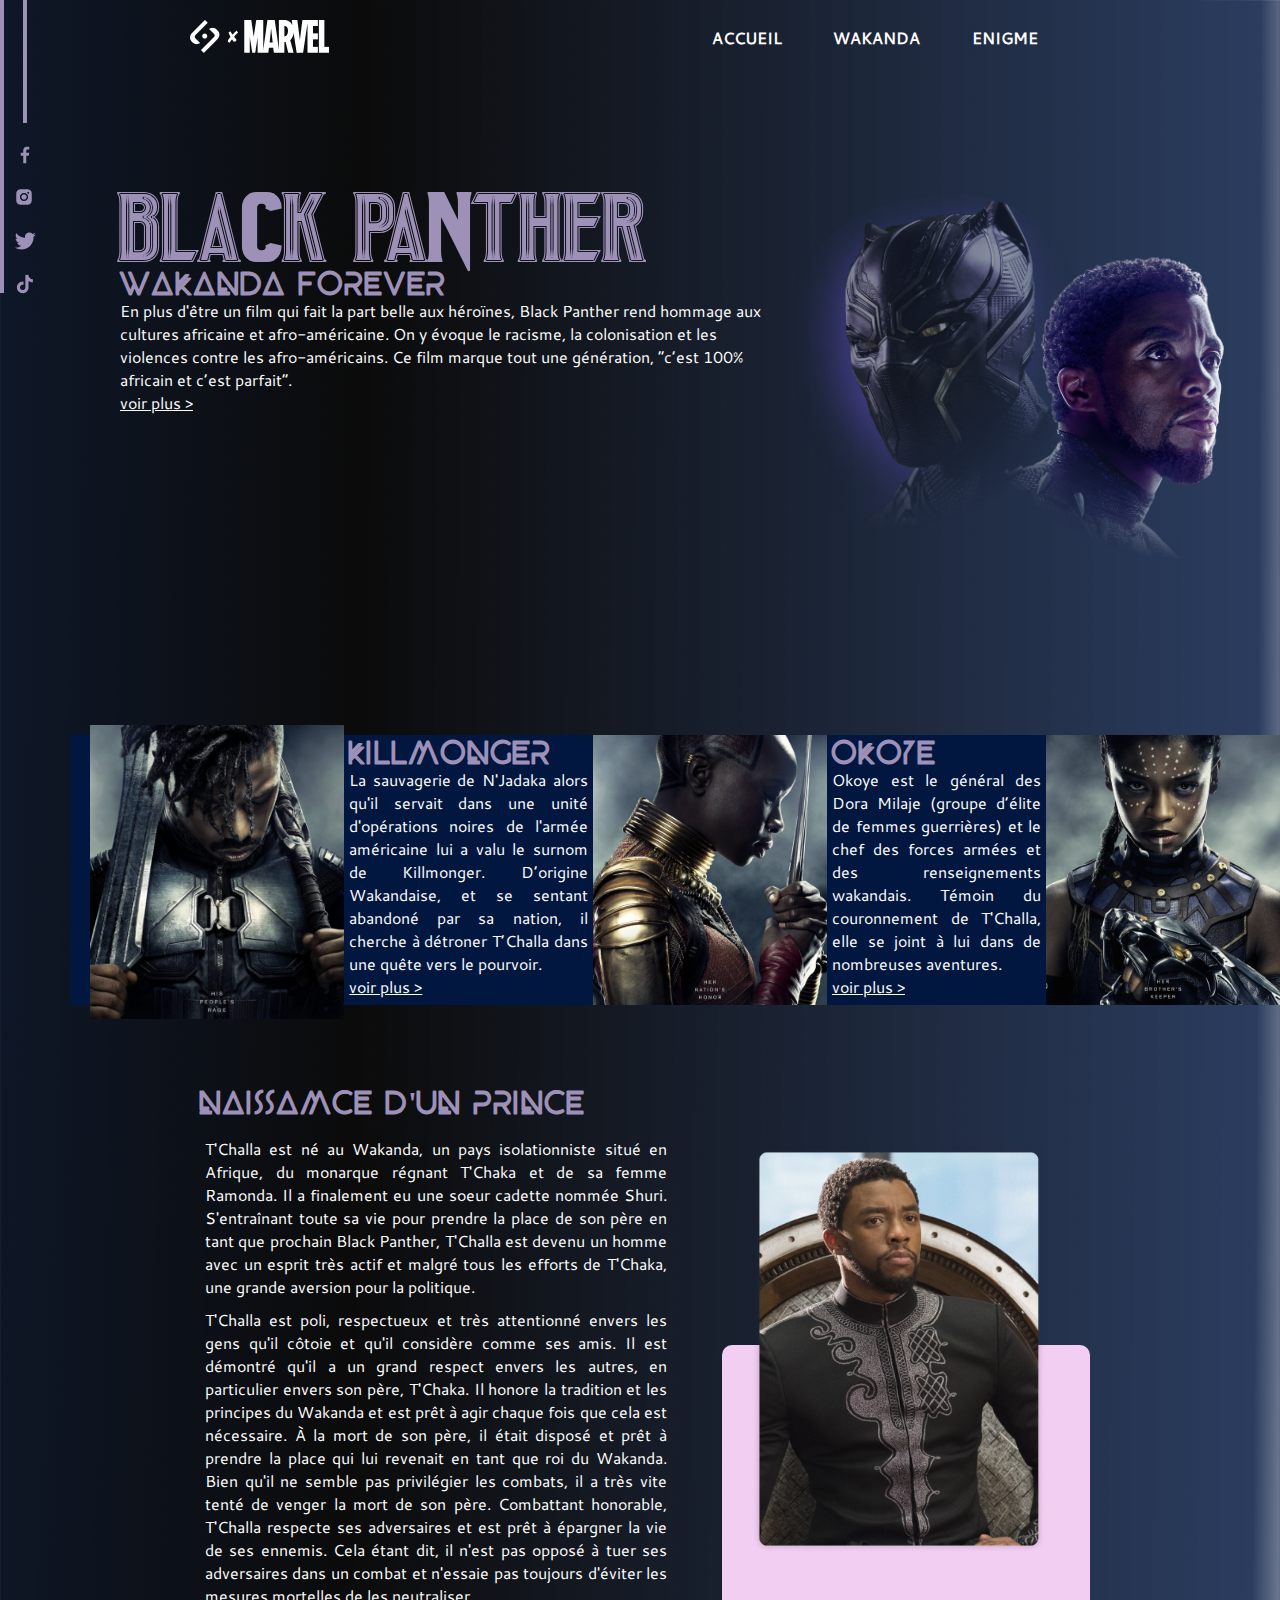
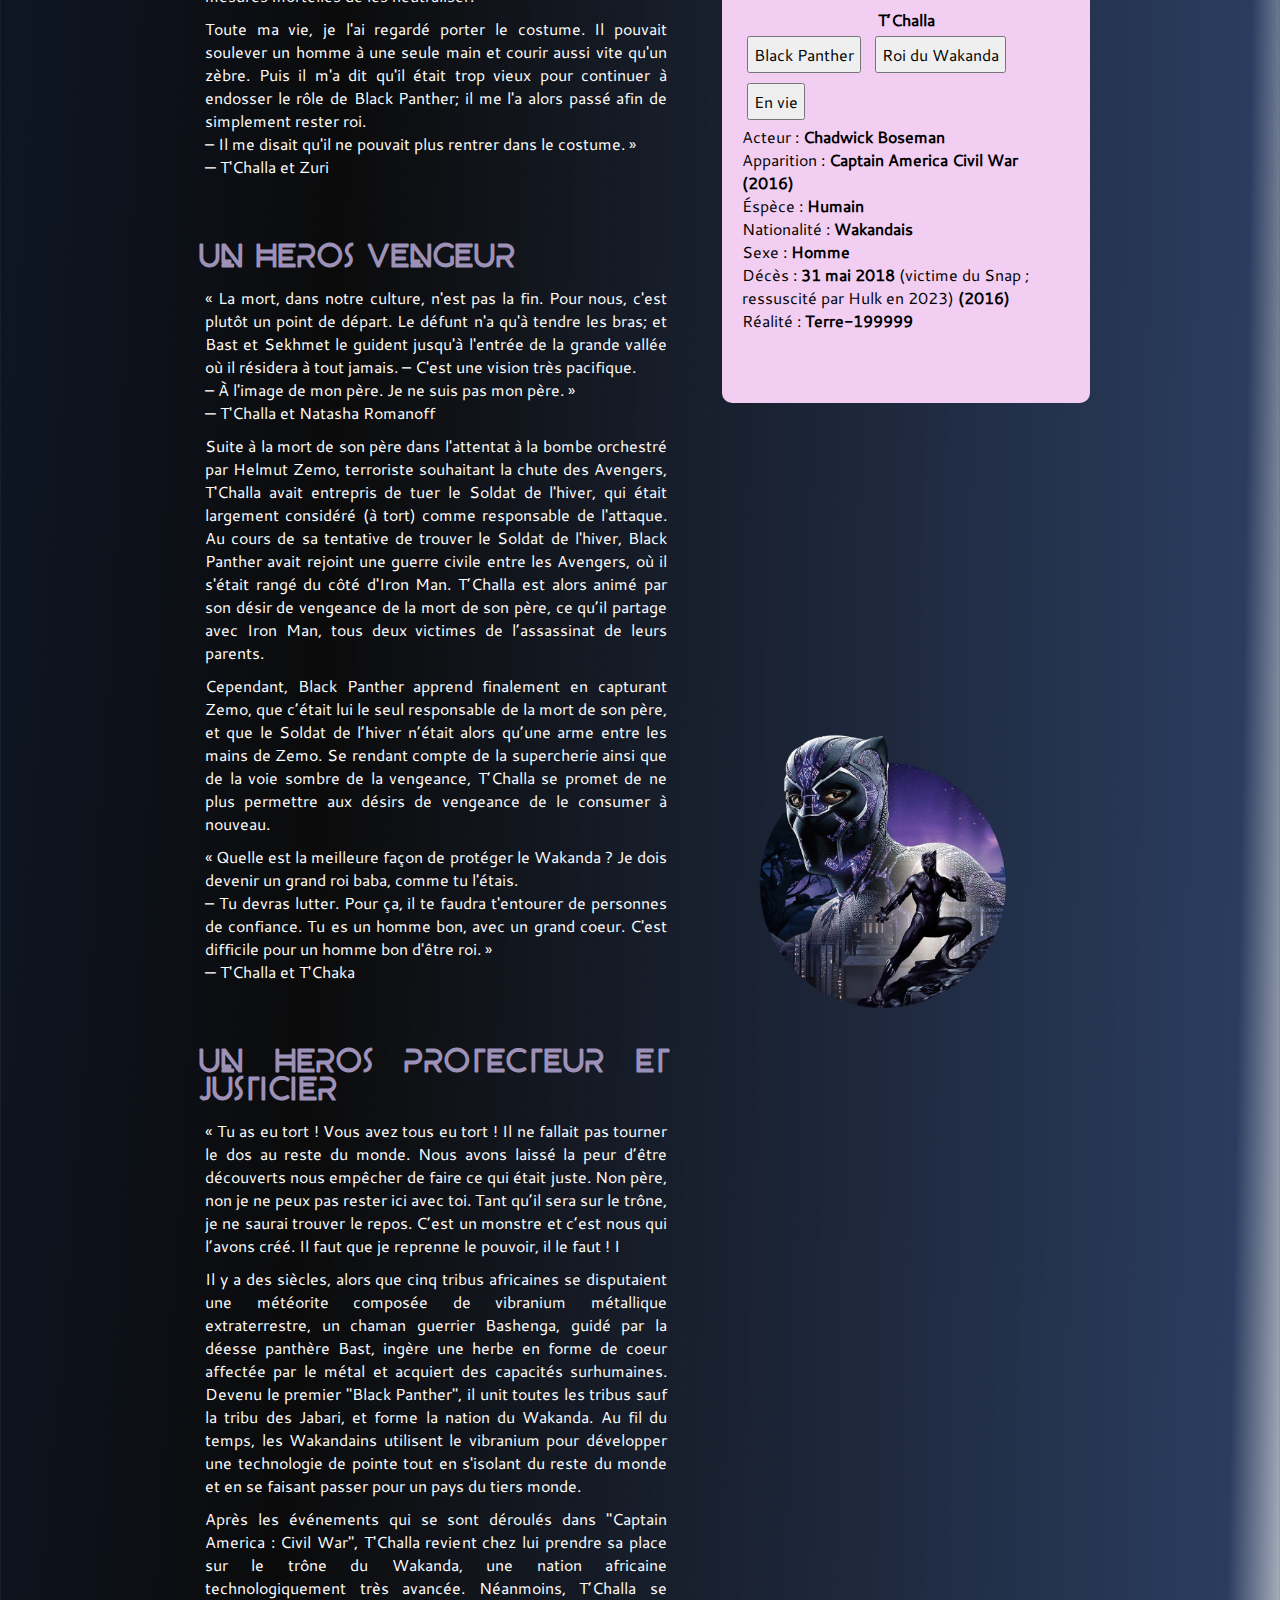
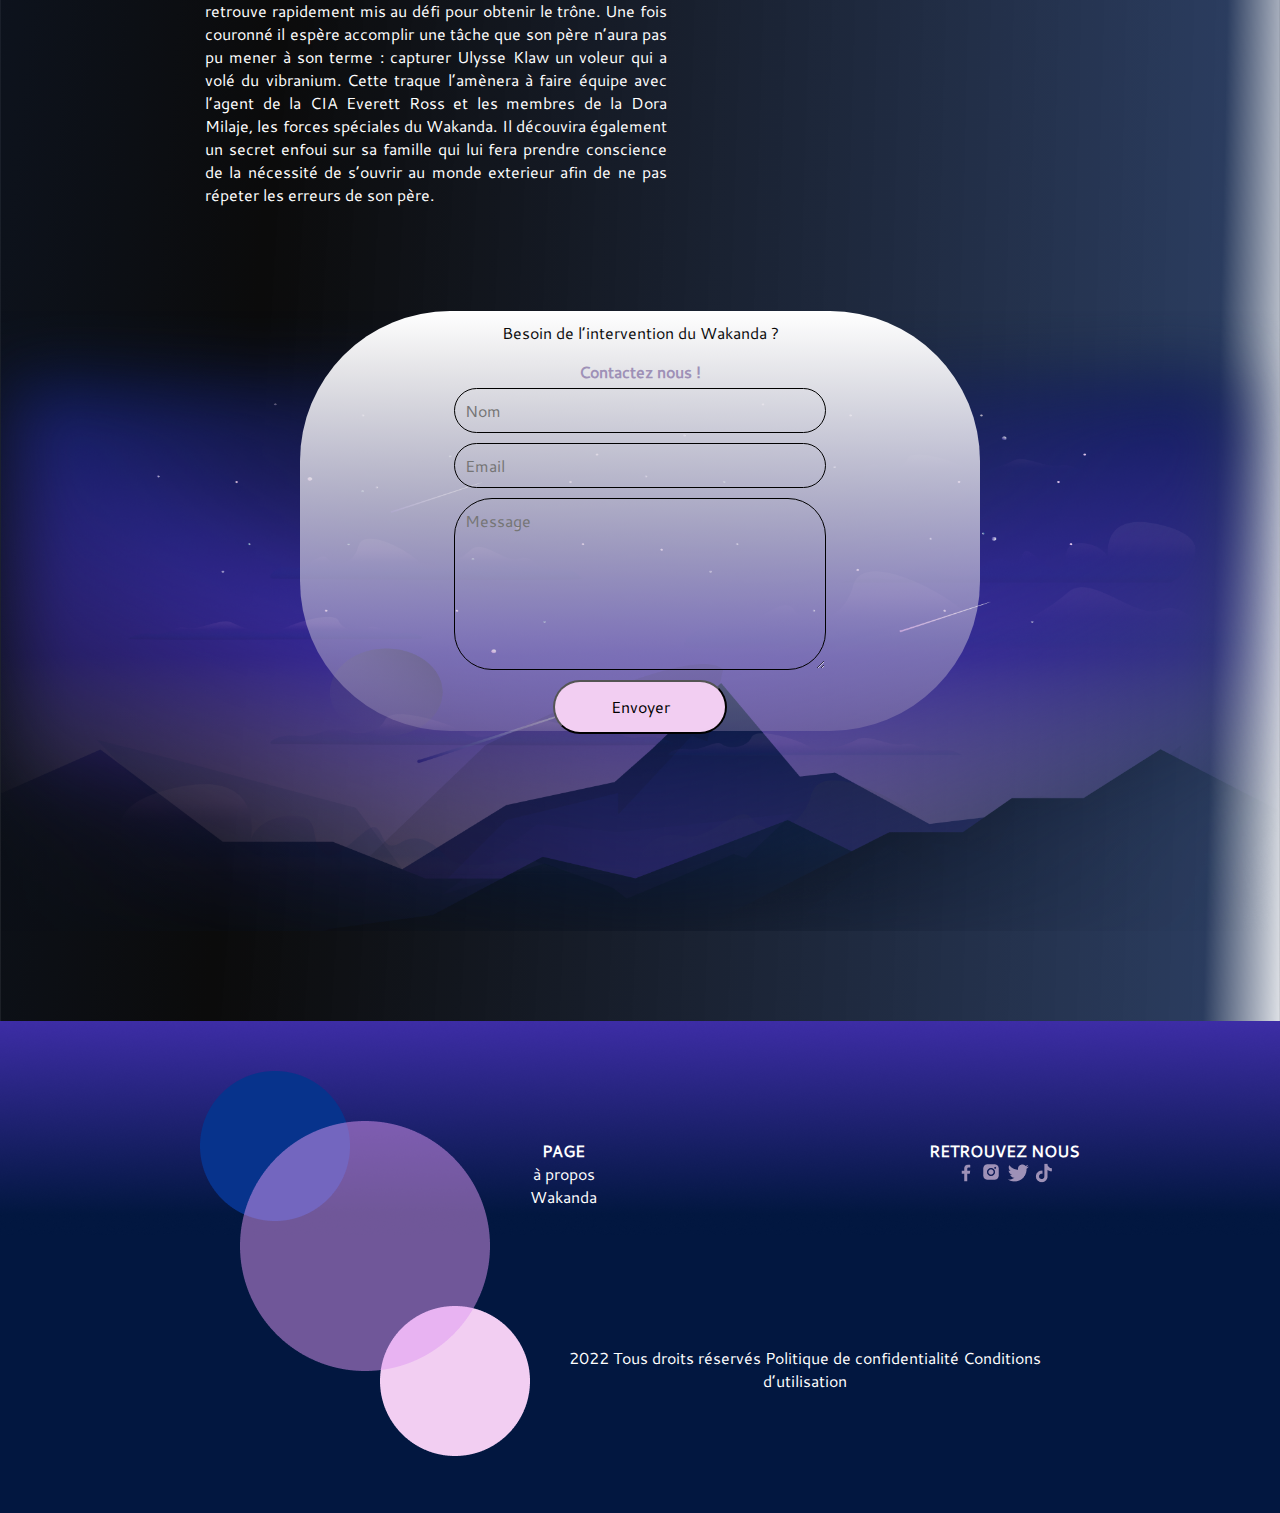
==== index.html @ dcad159b "debut de l'evaluation JSCANVAS" ====
<!DOCTYPE html>
<html lang="fr">
<head>
    <meta charset="UTF-8">
    <meta http-equiv="X-UA-Compatible" content="IE=edge">
    <meta name="viewport" content="width=device-width, initial-scale=1.0">
    <title>Acueil</title>
    <link rel="stylesheet" href="Styles/style.css">
    
</head>
<body>
    <!-- La page d'accueil du site -->
    <nav>
        <img src="/Logo/footer2.png" alt="">
        <ul>
            <li>
                <h2> <a href="index.html">ACCUEIL</a> </h2>

            </li>
            <li>
                <h2> <a href="/Pages/wakanda.html"> WAKANDA</a></h2>

            </li>
            <li>
                <h2> <a href="/Pages/enigme.html">ENIGME</a> </h2>

            </li>
        </ul>
    </nav>

    <div class="barre">
        <div class="vertical_full"></div>
        <div class="vertical_min">
            <div class="barre_min"></div>
            <div class="social_media">
                <img src="/Logo/icon_facebook.png" alt="">
                <img src="/Logo/icon_instagram.png" alt="">
                <img src="/Logo/icon_twitter.png" alt="">
                <img src="/Logo/icon_tiktok.png" alt="">
            </div>
        </div>
    </div>
    
    <div class="part1">
        <div class="text">
            <h1>BLACK PANTHER</h1>
            <h2>WAKANDA FOREVER</h2>
            <p>En plus d'être un film qui fait la part belle aux héroïnes, Black Panther rend
                hommage aux cultures africaine et afro-américaine. On y évoque le
                racisme, la colonisation et les violences contre les afro-américains.
                Ce film marque tout une génération, “c’est 100% africain et c’est parfait”.</p>
            <p class="vp">voir plus > </p>
        </div>
        <div class="img">
            <img src="/illustrations/Accueil/Pantherhome1..png" width="150%" height="100%" alt="">
        </div>
    </div>

    <div class="part2">
        <div class="img1">
            <img src="/illustrations/Accueil/Pantherhome_slider_1.png" height="105%" alt="">
        </div>
        <div class="text1">
            <h2>KILLMONGER</h2>
            <p>La sauvagerie de N'Jadaka alors qu'il servait dans une
                unité d'opérations noires de l'armée américaine lui a
                valu le surnom de Killmonger. D’origine Wakandaise,
                et se sentant abandoné par sa nation, il cherche à
                détroner T’Challa dans une quête vers le pourvoir.</p>
            <p class="vp">voir plus ></p>
        </div>
        <div class="img2">
            
            <img src="/illustrations/Accueil/Pantherhome_slider_2.png" height="100%" alt="">
        </div>
        <div class="text1">
            <h2>OKOYE</h2>
            <p>Okoye est le général des Dora Milaje (groupe d’élite
                de femmes guerrières) et le chef des forces armées et
                des renseignements wakandais. Témoin du
                couronnement de T'Challa, elle se joint à lui dans de
                nombreuses aventures.</p>
            <p class="vp">voir plus ></p>
        </div>
        <div class="img2">
            <img src="/illustrations/Accueil/Pantherhome_slider_3.png" height="100%"alt="">
        </div>
    </div>

    <div class="container">
        <div class="row">
            <div class="txt">
                <h2>NAISSAMCE D'UN PRINCE</h2>
                <p>T'Challa est né au Wakanda, un pays isolationniste situé en Afrique, du monarque régnant T'Chaka et de sa femme
                    Ramonda. Il a finalement eu une soeur cadette nommée Shuri. S'entraînant toute sa vie pour prendre la place de son père
                    en tant que prochain Black Panther, T'Challa est devenu un homme avec un esprit très actif et malgré tous les efforts de
                    T'Chaka, une grande aversion pour la politique.</p>
                <p>T'Challa est poli, respectueux et très attentionné envers les gens qu'il côtoie et qu'il considère comme ses amis. Il est
                    démontré qu'il a un grand respect envers les autres, en particulier envers son père, T'Chaka. Il honore la tradition et les
                    principes du Wakanda et est prêt à agir chaque fois que cela est nécessaire. À la mort de son père, il était disposé et prêt à
                    prendre la place qui lui revenait en tant que roi du Wakanda. Bien qu'il ne semble pas privilégier les combats, il a très vite
                    tenté de venger la mort de son père. Combattant honorable, T'Challa respecte ses adversaires et est prêt à épargner la vie
                    de ses ennemis. Cela étant dit, il n'est pas opposé à tuer ses adversaires dans un combat et n'essaie pas toujours d'éviter les
                    mesures mortelles de les neutraliser.</p>
                <p>Toute ma vie, je l'ai regardé porter le costume. Il pouvait soulever un homme à une seule main et courir aussi vite
                    qu'un zèbre. Puis il m'a dit qu'il était trop vieux pour continuer à endosser le rôle de Black Panther; il me l'a alors
                    passé afin de simplement rester roi. <br>
                    
                    – Il me disait qu'il ne pouvait plus rentrer dans le costume. » <br>
                    
                    — T'Challa et Zuri</p>
            </div>
            <div class="txt">
                <h2>UN HEROS VENGEUR</h2>
                <p>« La mort, dans notre culture, n'est pas la fin. Pour nous, c'est plutôt un point de départ. Le défunt n'a qu'à tendre les
                    bras; et Bast et Sekhmet le guident jusqu'à l'entrée de la grande vallée où il résidera à tout jamais.
                    
                    – C'est une vision très pacifique. <br>
                    
                    – À l'image de mon père. Je ne suis pas mon père. » <br>
                    
                    — T'Challa et Natasha Romanoff</p>
                <p>Suite à la mort de son père dans l'attentat à la bombe orchestré par Helmut Zemo, terroriste souhaitant la chute des
                    Avengers, T'Challa avait entrepris de tuer le Soldat de l'hiver, qui était largement considéré (à tort) comme responsable de
                    l'attaque. Au cours de sa tentative de trouver le Soldat de l'hiver, Black Panther avait rejoint une guerre civile entre les
                    Avengers, où il s'était rangé du côté d'Iron Man. T’Challa est alors animé par son désir de vengeance de la mort de son père,
                    ce qu’il partage avec Iron Man, tous deux victimes de l’assassinat de leurs parents.</p>
                <p>Cependant, Black Panther apprend finalement en capturant Zemo, que c’était lui le seul responsable de la mort de son
                    père, et que le Soldat de l’hiver n’était alors qu’une arme entre les mains de Zemo. Se rendant compte de la supercherie
                    ainsi que de la voie sombre de la vengeance, T’Challa se promet de ne plus permettre aux désirs de vengeance de le
                    consumer à nouveau.</p>
                <p>« Quelle est la meilleure façon de protéger le Wakanda ? Je dois devenir un grand roi baba, comme tu l'étais. <br>
    
                    – Tu devras lutter. Pour ça, il te faudra t'entourer de personnes de confiance. Tu es un homme bon, avec un grand
                    coeur. C'est difficile pour un homme bon d'être roi. » <br>
                    
                    — T'Challa et T'Chaka</p>
            </div>
            <div class="txt">
                <h2>UN HEROS PROTECTEUR ET JUSTICIER</h2>
                <p>« Tu as eu tort ! Vous avez tous eu tort ! Il ne fallait pas tourner le dos au reste du monde. Nous avons laissé la peur
                    d’être découverts nous empêcher de faire ce qui était juste. Non père, non je ne peux pas rester ici avec toi. Tant qu’il
                    sera sur le trône, je ne saurai trouver le repos. C’est un monstre et c’est nous qui l’avons créé. Il faut que je reprenne
                    le pouvoir, il le faut ! I</p>
                <p>Il y a des siècles, alors que cinq tribus africaines se disputaient une météorite composée de vibranium métallique
                    extraterrestre, un chaman guerrier Bashenga, guidé par la déesse panthère Bast, ingère une herbe en forme de coeur
                    affectée par le métal et acquiert des capacités surhumaines. Devenu le premier "Black Panther", il unit toutes les tribus sauf
                    la tribu des Jabari, et forme la nation du Wakanda. Au fil du temps, les Wakandains utilisent le vibranium pour développer
                    une technologie de pointe tout en s'isolant du reste du monde et en se faisant passer pour un pays du tiers monde.
                    
                    </p>
                <p>Après les événements qui se sont déroulés dans "Captain America : Civil War", T'Challa revient chez lui prendre sa place sur
                    le trône du Wakanda, une nation africaine technologiquement très avancée. Néanmoins, T’Challa se retrouve rapidement
                    mis au défi pour obtenir le trône. Une fois couronné il espère accomplir une tâche que son père n’aura pas pu mener à son
                    terme : capturer Ulysse Klaw un voleur qui a volé du vibranium. Cette traque l’amènera à faire équipe avec l’agent de la CIA
                    Everett Ross et les membres de la Dora Milaje, les forces spéciales du Wakanda. Il découvira également un secret enfoui
                    sur sa famille qui lui fera prendre conscience de la nécessité de s’ouvrir au monde exterieur afin de ne pas répeter les
                    erreurs de son père.</p>
            </div>
        </div>
        <div class="row">
            <div class="card">
                <div class="crd-img">
                    <img src="/illustrations/Accueil/Pantherhome5.png" width="80%" alt="">
                </div>
                <div class="crd-container">
                    <h3><strong>T’Challa</strong></h3>
                    <button>Black Panther</button>
                    <button>Roi du Wakanda</button>
                    <button>En vie</button>

                    <p>Acteur : <strong>Chadwick Boseman</strong></p>
                    <p>Apparition : <strong>Captain America Civil War (2016)</strong></p>
                    <p>Éspèce : <strong>Humain</strong></p>
                    <p>Nationalité : <strong>Wakandais</strong></p>
                    <p>Sexe : <strong>Homme</strong></p>
                    <p>Décès : <strong>31 mai 2018 </strong>(victime du Snap ; ressuscité par Hulk
                        en 2023)<strong> (2016)</strong></p>
                    <p>Réalité : <strong>Terre-199999</strong></p>
                </div>
            </div>

            <div class="">
                <img src="/illustrations/Accueil/Pantherhome6.png" width="90%" alt="">
            </div>
        </div>
    </div>

    <div class="container1">
        <div class="formulaire">
            <form action="" method="post">
                <p>Besoin de l’intervention du Wakanda ?</p>
                <h2><strong>Contactez nous !</strong></h2>
                <input type="text" placeholder="Nom">
                <input type="text" placeholder="Email">
                <textarea type="text" class="mess" placeholder="Message" ></textarea>
                <button>Envoyer</button>
            </form>
        </div>
    </div>

    <footer>
        <div class="footer">
            <div class="ft-img">
                <img src="/illustrations/footer1.png" alt="">
            </div>
            <div class="ft-suite">
                <div class="row1">
                    <div class="col">
                        <h3>PAGE</h3>
                        <p>à propos</p>
                        <p>Wakanda</p>
                    </div>
                    <div class="col">
                        <h3>RETROUVEZ NOUS</h3>
                        <div class="sociaux">
                            <img src="/Logo/icon_facebook.png" alt="">
                            <img src="/Logo/icon_instagram.png" alt="">
                            <img src="/Logo/icon_twitter.png" alt="">
                            <img src="/Logo/icon_tiktok.png" alt="">
                        </div>
                    </div>
                    
                </div>
                <div class="row1">
                    <p>2022 Tous droits réservés Politique de confidentialité Conditions d’utilisation</p>
                </div>
            </div>
        </div>
    </footer>
</body>
</html>
---- Styles/style.css ----
@font-face {
    font-family: Panthera;
    src: url("../Police/PantheraRegular-MVZ9J.ttf");
}

@font-face {
    font-family: Beyno;
    src: url("../Police/BEYNO.ttf");
}

@font-face {
    font-family: Wakanda-forever;
    src: url("../Police/Wakanda.ttf");
}

@font-face {
    font-family: CantareB;
    src: url("../Police/Cantarell-Bold.ttf");
}

@font-face {
    font-family: CantareR;
    src: url("../Police/Cantarell-Regular.ttf");
}

*{
    font-family: CantareR;
    font-size: 16px;
    margin: 0;
    padding: 0;
}

body{
    background:radial-gradient(126.67% 350.28% at -21.35%
0%, #11213F 0%, #0B0B0B 39.1%, rgba(2, 23, 64,
0.837641) 94.57%, rgba(2, 23, 64, 0) 100%) ;
    color: white;
}

nav {
    margin: 0 5px;
    padding: 20px 20px;
    display: flex;
    flex-direction: row;
    justify-content: space-around;
}
 ul {
    display: flex;
    justify-content: space-evenly;
    width: 35%;
 }

 ul li {
    list-style: none;
 }

nav h2>a {
    text-decoration: none;
    color: white;
}

nav h2:hover {
    text-decoration: underline;
}
/*les barres vertical*/

.barre{
    margin-top: -150px;
    position: absolute;
    display: flex;
  }
  .barre .vertical_full{
    width: 4px;
    height: 370px;
    background-color:#9e91b7;
  }
  .barre .vertical_min{
    display: flex;
    flex-direction: column;
    margin-left: 10px;
    align-items: center;
  }
  .barre .vertical_min .barre_min{
    width: 4px;
    height: 200px;
    background-color:#9e91b7;
  
  }
  .barre .vertical_min .social_media{
    display: flex;
    flex-direction: column;
    justify-content: space-around;

  }
  .barre .vertical_min .social_media img{
    margin-top: 21px;
    cursor: pointer;
  }
  .barre .vertical_min .social_media img:hover{
    filter: sepia(100%) invert(100%) brightness(1000%);
  }


/*CSS du page D'accueil*/

h1 {
    font-family: Panthera;
    font-size: 68px;
    color: #9E91B7;
}

h2 {
    font-family: Beyno;
    font-size: 32px;
    color: #9E91B7;
}

.vp {
    text-decoration: underline;
}

.part1 {
    margin: 100px;
    padding: 20px;
    display: flex;
    flex-direction: row;
    justify-content: space-around;
}

.part2 {
    height: 270px;
    margin: 0 0 20px 70px ;
    background-color: #021740;
    display: flex;
}

.img1 {
    margin: -10px  0 0 20px;
}

.text1 {
    padding: 5px;
    text-align: justify;
    font-size: 14px;
}

.container {
    margin: 0 150px;
    padding: 20px;
    display: flex;
}

.txt {
    margin: 10px;
    padding: 20px;
    text-align: justify;
}

.txt>h2 {
    padding: 10px 0;
}

.txt p {
    padding: 5px;
}

.card {
    height: 658px;
    width: 368px;
    margin: 300px 20px;
    color: black;
    background-color: #F2CEF2;
    border-radius: 10px;
    
    
}

.crd-img>img{
    margin: -200px 0 30px 30px;
}

.crd-container {
    padding: 20px;
}

.crd-container>h3 {
    display: flex;
    justify-content: center;
}

.container1 {
    height: 620px;
    background: url("../illustrations/Accueil/Pantherhome7.png");
    background-size: 100%;
}

.formulaire {
    margin: 50px 300px;
    height: 420px;
    border-radius: 150px;
    background: linear-gradient(to bottom ,#FFFFFF,#9e91b75b);
    
}

form {
    display: flex;
    flex-direction: column;
    justify-content: center;
    align-items: center;
    color: #0B0B0B;
}

form p ,from h2,button{
    margin: 5px;
    padding: 5px;
}

input ,.mess{
    margin: 5px;
    padding: 10px;
    width: 350px;
    background: none;
    border: 1px solid black;
    border-radius: 38px;
}

.mess {
    height:150px;
}

form button {
    width: 174px;
    height: 54px;
    border-radius: 38px;
    background-color: #F2CEF2;
}
form button:hover{
    box-shadow: 5px 5px 5px 5px  #F2CEF2;
    /*filter: blur(20px);*/
}

footer {
    margin-top: 90px;
    height: 492px;
    background: url("../illustrations/back_footer.png");
}

.footer {
    margin-left: 150px;
    margin-right: 150px;
    padding: 50px;
    display: flex;
    justify-content: space-between;
}

.ft-img {
    height: 50%;
}

.ft-suite {
    display: flex;
    flex-direction: column;
    justify-content: space-around;
    text-align: center;
}

.row1 {
    display: flex;
    justify-content: space-between;
}



/*CSS du page Wakanda*/

.container2{
    height: 720px;
    background: url("../illustrations/Wakanda/Pantherwakanda1.png");
    background-size: 100%;
}

.vid {
    height: 458 px;
    background-color: #fff;
}

/*CSS du page Enigme*/
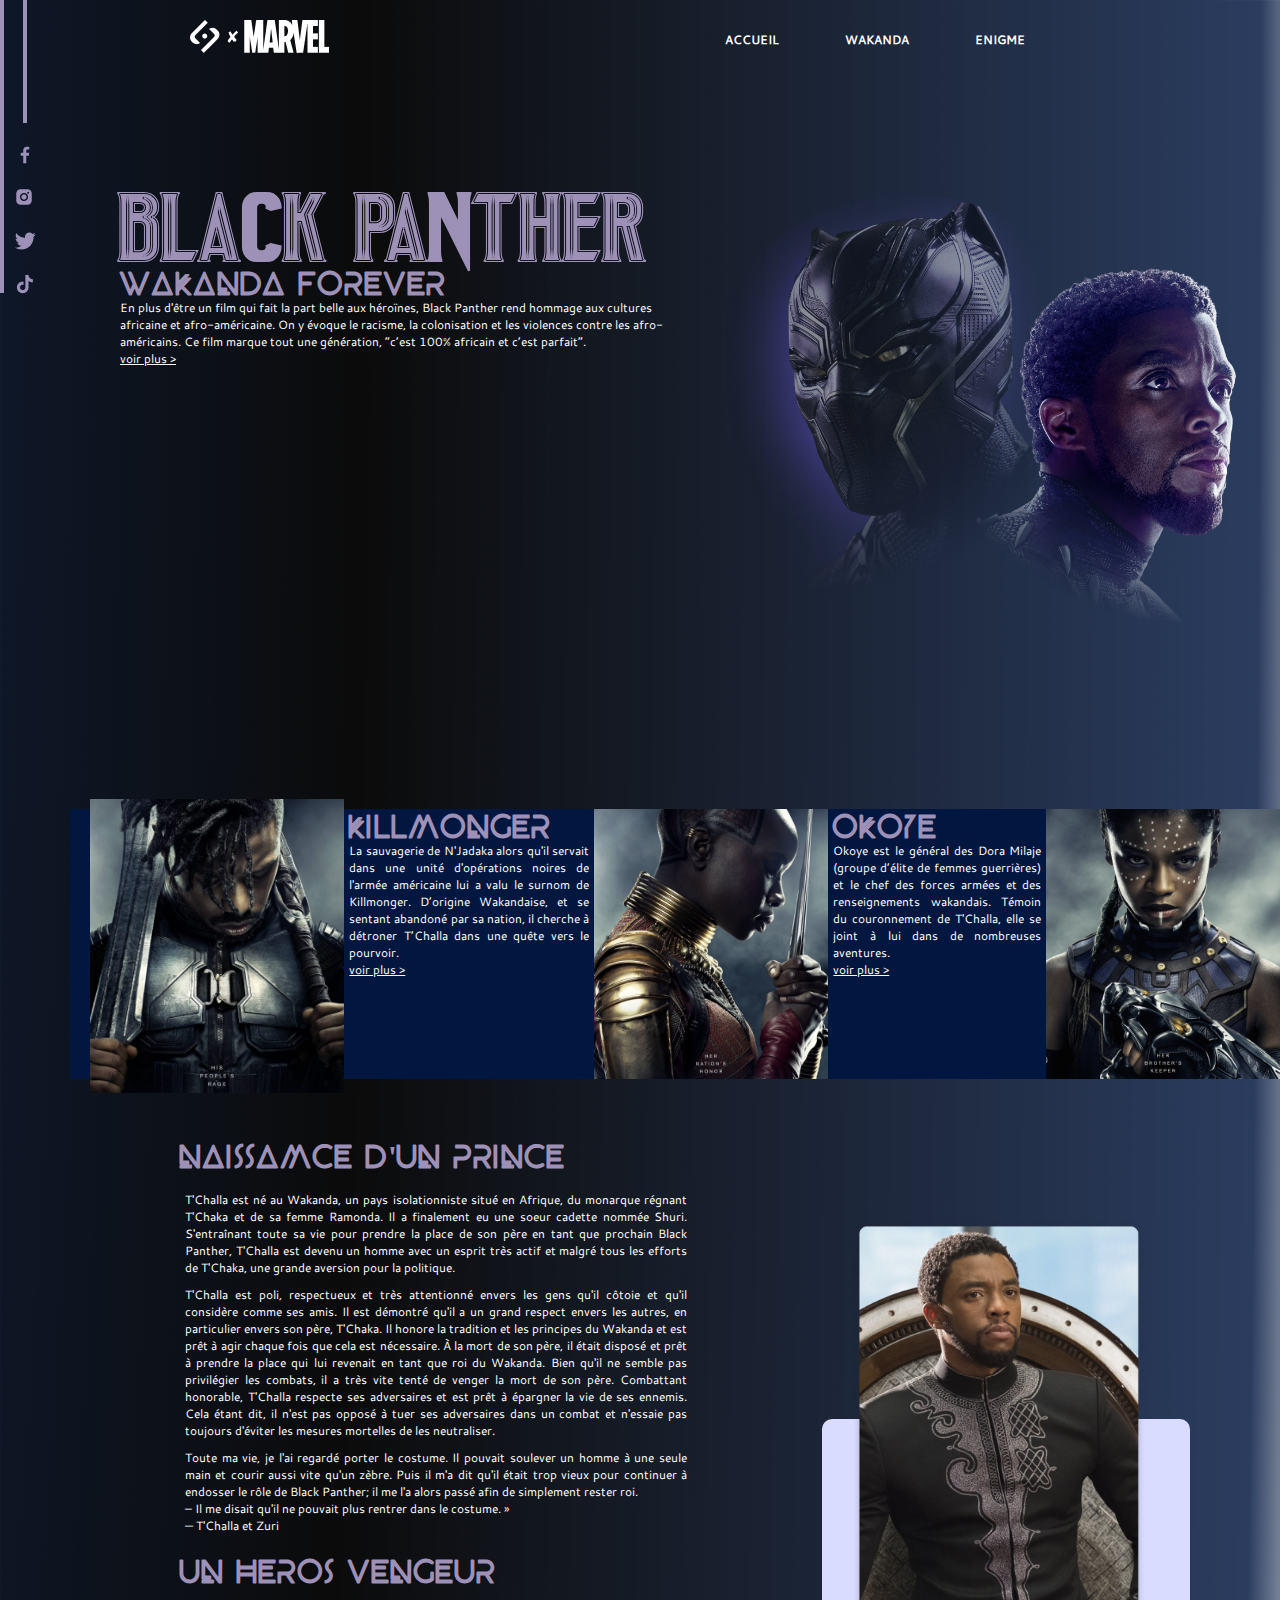
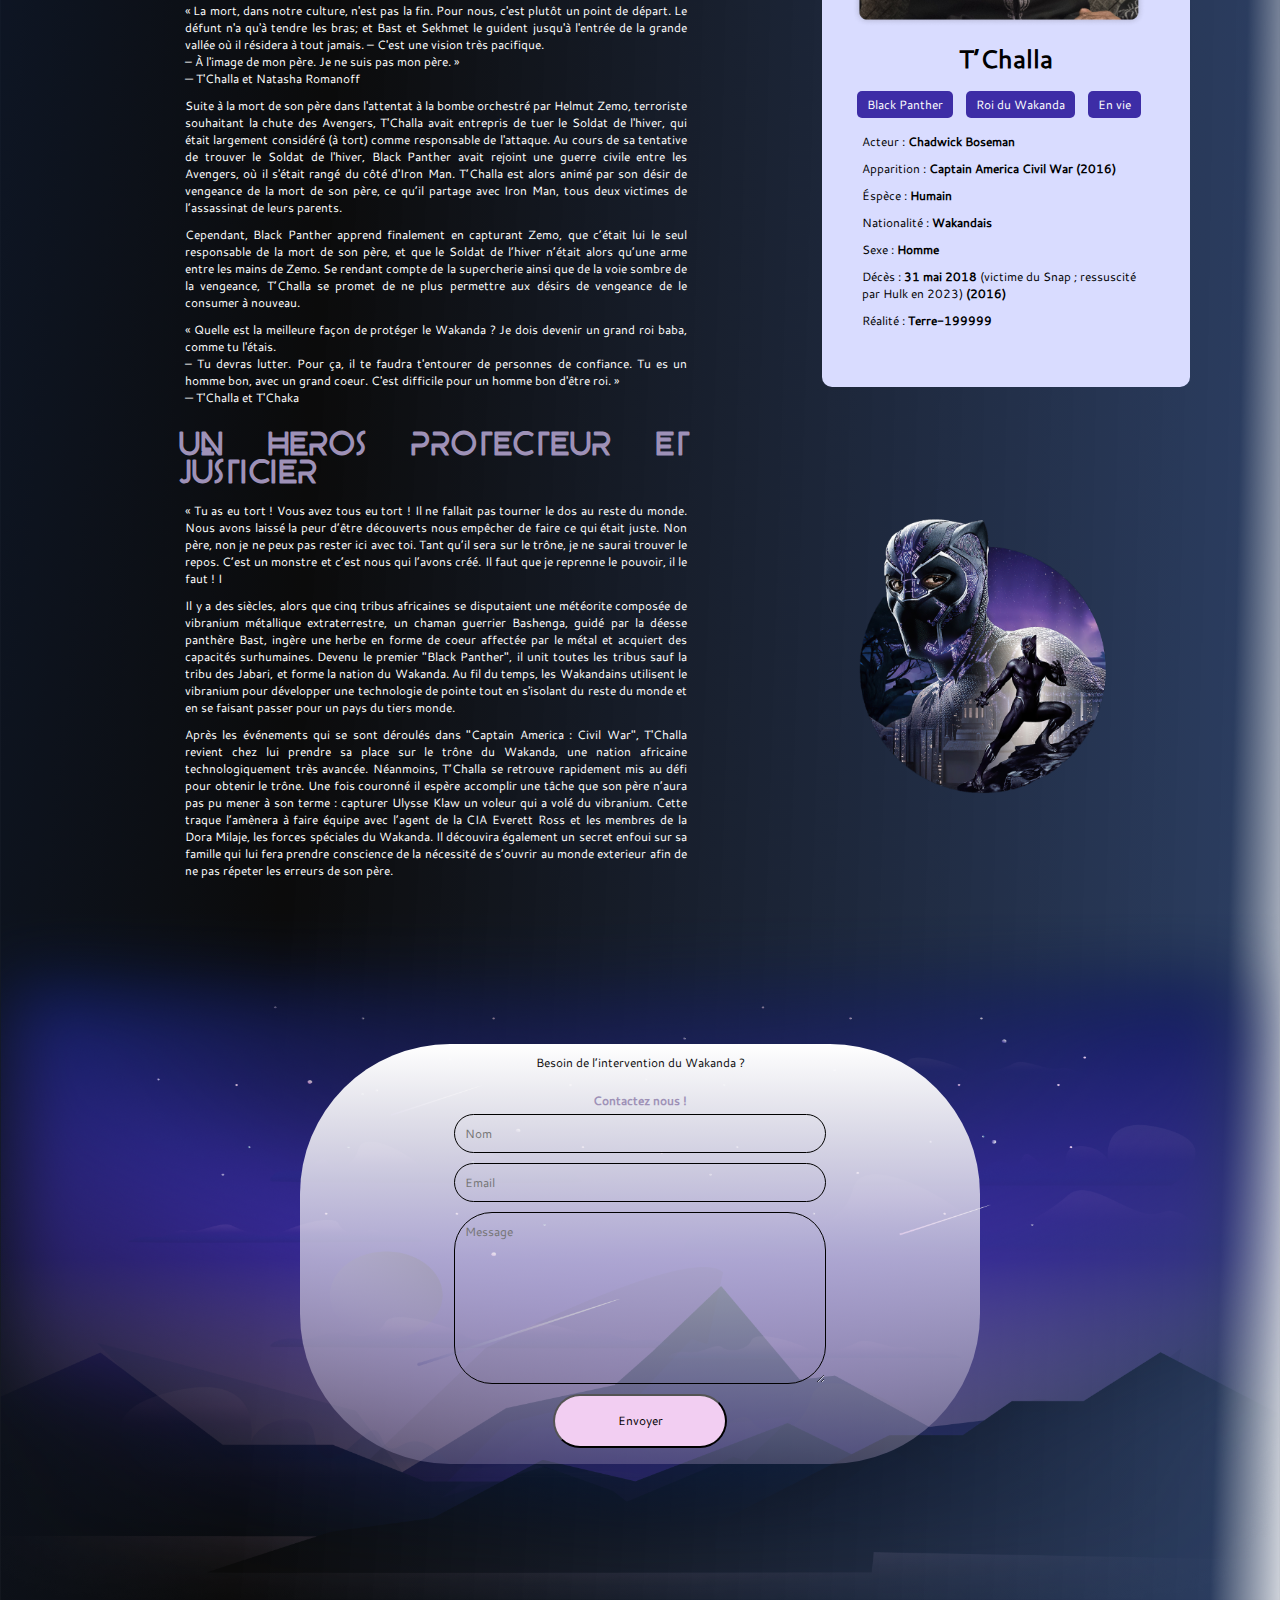
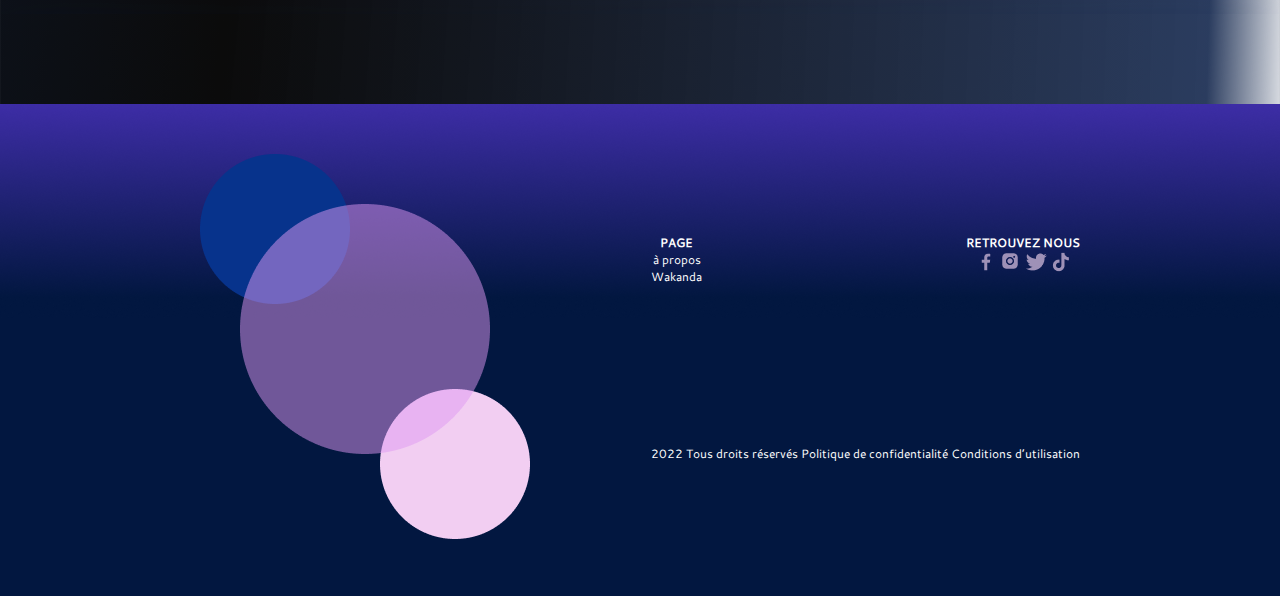
==== commit 6b045c06: "mise en place des principal animation sur l'accueil" ====
--- a/index.html
+++ b/index.html
@@ -6,6 +6,7 @@
     <meta name="viewport" content="width=device-width, initial-scale=1.0">
     <title>Acueil</title>
     <link rel="stylesheet" href="Styles/style.css">
+    <script defer src="/Scripts/script.js"></script>
     
 </head>
 <body>
@@ -41,8 +42,8 @@
         </div>
     </div>
     
-    <div class="part1">
-        <div class="text">
+    <div class="part1 ">
+        <div class="text fadeLeftStart">
             <h1>BLACK PANTHER</h1>
             <h2>WAKANDA FOREVER</h2>
             <p>En plus d'être un film qui fait la part belle aux héroïnes, Black Panther rend
@@ -56,7 +57,7 @@
         </div>
     </div>
 
-    <div class="part2">
+    <div class="part2 fadeInStart">
         <div class="img1">
             <img src="/illustrations/Accueil/Pantherhome_slider_1.png" height="105%" alt="">
         </div>
@@ -87,9 +88,9 @@
         </div>
     </div>
 
-    <div class="container">
-        <div class="row">
-            <div class="txt">
+    <div class="container ">
+        <div class="row-txt">
+            <div class="txt fadeInStart">
                 <h2>NAISSAMCE D'UN PRINCE</h2>
                 <p>T'Challa est né au Wakanda, un pays isolationniste situé en Afrique, du monarque régnant T'Chaka et de sa femme
                     Ramonda. Il a finalement eu une soeur cadette nommée Shuri. S'entraînant toute sa vie pour prendre la place de son père
@@ -110,7 +111,7 @@
                     
                     — T'Challa et Zuri</p>
             </div>
-            <div class="txt">
+            <div class="txt fadeInStart">
                 <h2>UN HEROS VENGEUR</h2>
                 <p>« La mort, dans notre culture, n'est pas la fin. Pour nous, c'est plutôt un point de départ. Le défunt n'a qu'à tendre les
                     bras; et Bast et Sekhmet le guident jusqu'à l'entrée de la grande vallée où il résidera à tout jamais.
@@ -136,7 +137,7 @@
                     
                     — T'Challa et T'Chaka</p>
             </div>
-            <div class="txt">
+            <div class="txt fadeInStart">
                 <h2>UN HEROS PROTECTEUR ET JUSTICIER</h2>
                 <p>« Tu as eu tort ! Vous avez tous eu tort ! Il ne fallait pas tourner le dos au reste du monde. Nous avons laissé la peur
                     d’être découverts nous empêcher de faire ce qui était juste. Non père, non je ne peux pas rester ici avec toi. Tant qu’il
@@ -158,16 +159,16 @@
                     erreurs de son père.</p>
             </div>
         </div>
-        <div class="row">
-            <div class="card">
-                <div class="crd-img">
-                    <img src="/illustrations/Accueil/Pantherhome5.png" width="80%" alt="">
+        <div class="row-card ">
+            <div class="card fadeLeftStart">
+                <div class="crd-img  ">
+                    <img class="imgHoverStart" src="/illustrations/Accueil/Pantherhome5.png" width="80%" alt="">
                 </div>
                 <div class="crd-container">
                     <h3><strong>T’Challa</strong></h3>
-                    <button>Black Panther</button>
-                    <button>Roi du Wakanda</button>
-                    <button>En vie</button>
+                    <button class="crd-button">Black Panther</button>
+                    <button class="crd-button">Roi du Wakanda</button>
+                    <button class="crd-button">En vie</button>
 
                     <p>Acteur : <strong>Chadwick Boseman</strong></p>
                     <p>Apparition : <strong>Captain America Civil War (2016)</strong></p>
@@ -180,26 +181,40 @@
                 </div>
             </div>
 
-            <div class="">
+            <div class="fadeLeftStart Pant6">
                 <img src="/illustrations/Accueil/Pantherhome6.png" width="90%" alt="">
             </div>
         </div>
     </div>
 
-    <div class="container1">
+    <div class="container1 fadeInStart">
         <div class="formulaire">
-            <form action="" method="post">
+            <form >
                 <p>Besoin de l’intervention du Wakanda ?</p>
                 <h2><strong>Contactez nous !</strong></h2>
-                <input type="text" placeholder="Nom">
-                <input type="text" placeholder="Email">
+                <input class="nom" type="text" placeholder="Nom">
+                <input class="email" type="text" placeholder="Email">
                 <textarea type="text" class="mess" placeholder="Message" ></textarea>
-                <button>Envoyer</button>
+                <button class="btnInput" type = "button">Envoyer</button>
+                
             </form>
         </div>
     </div>
 
-    <footer>
+    <section class="container-popup fadeInStart">
+        <div class="popup-row">
+            <div class="contain">
+                <p>Demande d'intervention bien reçu !!</p>
+                
+            </div>
+            <div class="popup-btn">
+                <button class="btn">Revenir a l'accueil</button>
+            </div>
+            
+        </div>
+    </section>
+
+    <footer class="fadeInStart">
         <div class="footer">
             <div class="ft-img">
                 <img src="/illustrations/footer1.png" alt="">
--- a/Styles/style.css
+++ b/Styles/style.css
@@ -25,7 +25,7 @@
 
 *{
     font-family: CantareR;
-    font-size: 16px;
+    font-size: 12px;
     margin: 0;
     padding: 0;
 }
@@ -35,6 +35,7 @@
 0%, #11213F 0%, #0B0B0B 39.1%, rgba(2, 23, 64,
 0.837641) 94.57%, rgba(2, 23, 64, 0) 100%) ;
     color: white;
+    overflow-x:  hidden;
 }
 
 nav {
@@ -138,6 +139,8 @@
     margin: -10px  0 0 20px;
 }
 
+
+
 .text1 {
     padding: 5px;
     text-align: justify;
@@ -145,14 +148,13 @@
 }
 
 .container {
-    margin: 0 150px;
+    margin: 0 50px 0 150px;
     padding: 20px;
     display: flex;
 }
 
 .txt {
     margin: 10px;
-    padding: 20px;
     text-align: justify;
 }
 
@@ -164,31 +166,79 @@
     padding: 5px;
 }
 
+.row-card {
+    margin-left: 100px;
+}
 .card {
-    height: 658px;
+    height: 568px;
     width: 368px;
-    margin: 300px 20px;
+    margin: 300px 20px 100px 20px;
     color: black;
-    background-color: #F2CEF2;
+    background-color: #d9dcff;
     border-radius: 10px;
     
     
 }
 
 .crd-img>img{
-    margin: -200px 0 30px 30px;
+    margin: -200px 0 0 30px;
+    /*transition: width 1s ease;*/
+}
+
+
+@keyframes imgHoverStart {
+    0%{
+        width: 80%;
+        margin: -200px 0 0 30px;
+    }
+    100%{
+        width: 100%;
+        margin: -300px 0 0 0;
+    }
+    
+}
+
+.img-hover{
+    animation: imgHoverStart 0.5s;
 }
 
 .crd-container {
-    padding: 20px;
+    padding: 0 30px;
 }
 
 .crd-container>h3 {
     display: flex;
     justify-content: center;
+    margin: 10px;
+}
+
+.crd-container>h3>strong {
+    font-size: 25px;
+}
+
+.crd-button {
+    background-color: #3D2DA6;
+    color: #fff;
+    border: none;
+    border-radius: 5px;
+    padding:5px 10px;
+    margin: 5px;
+}
+
+.crd-container p {
+    margin: 10px;
+}
+
+.Pant6>img{
+    transition: width 1s ease;
+}
+
+.Pant6>img:hover{
+    width: 100%;
 }
 
 .container1 {
+    padding: 80px 0 0 0;
     height: 620px;
     background: url("../illustrations/Accueil/Pantherhome7.png");
     background-size: 100%;
@@ -196,6 +246,7 @@
 
 .formulaire {
     margin: 50px 300px;
+    
     height: 420px;
     border-radius: 150px;
     background: linear-gradient(to bottom ,#FFFFFF,#9e91b75b);
@@ -228,7 +279,7 @@
     height:150px;
 }
 
-form button {
+form button,.btn{
     width: 174px;
     height: 54px;
     border-radius: 38px;
@@ -269,7 +320,66 @@
     justify-content: space-between;
 }
 
-
+/* les animation fade */
+
+@keyframes fadeInStart {
+0% {
+    opacity: 0;
+}
+100%{
+    opacity: 1;
+}
+}
+
+.fade-in {
+    animation: fadeInStart 5s;
+}
+
+@keyframes fadeLeftStart {
+    0% {
+        opacity: 0;
+        transform: translateX(-20%);
+    }
+    100%{
+        opacity: 1;
+        transform: translateX(0);
+    }
+    }
+    
+    .fade-left {
+        animation: fadeLeftStart 5s;
+    }
+
+/*section popup*/
+
+.container-popup{
+    display: none;
+    position: fixed;
+    top:25%;
+    left: 35%;
+}
+
+.popup-row {
+    display: flex;
+    flex-direction: column;
+    justify-content: center;
+    align-items: center;
+    height: 285px;
+    width: 364px;
+    background: linear-gradient(to bottom,#ffff,#3D2DA6);
+    border-radius: 33px;
+    
+}
+
+.contain {
+    margin: 20px;
+    padding: 10px;
+}
+
+.contain p {
+    text-align: center;
+    font-size: 20px;
+}
 
 /*CSS du page Wakanda*/
 
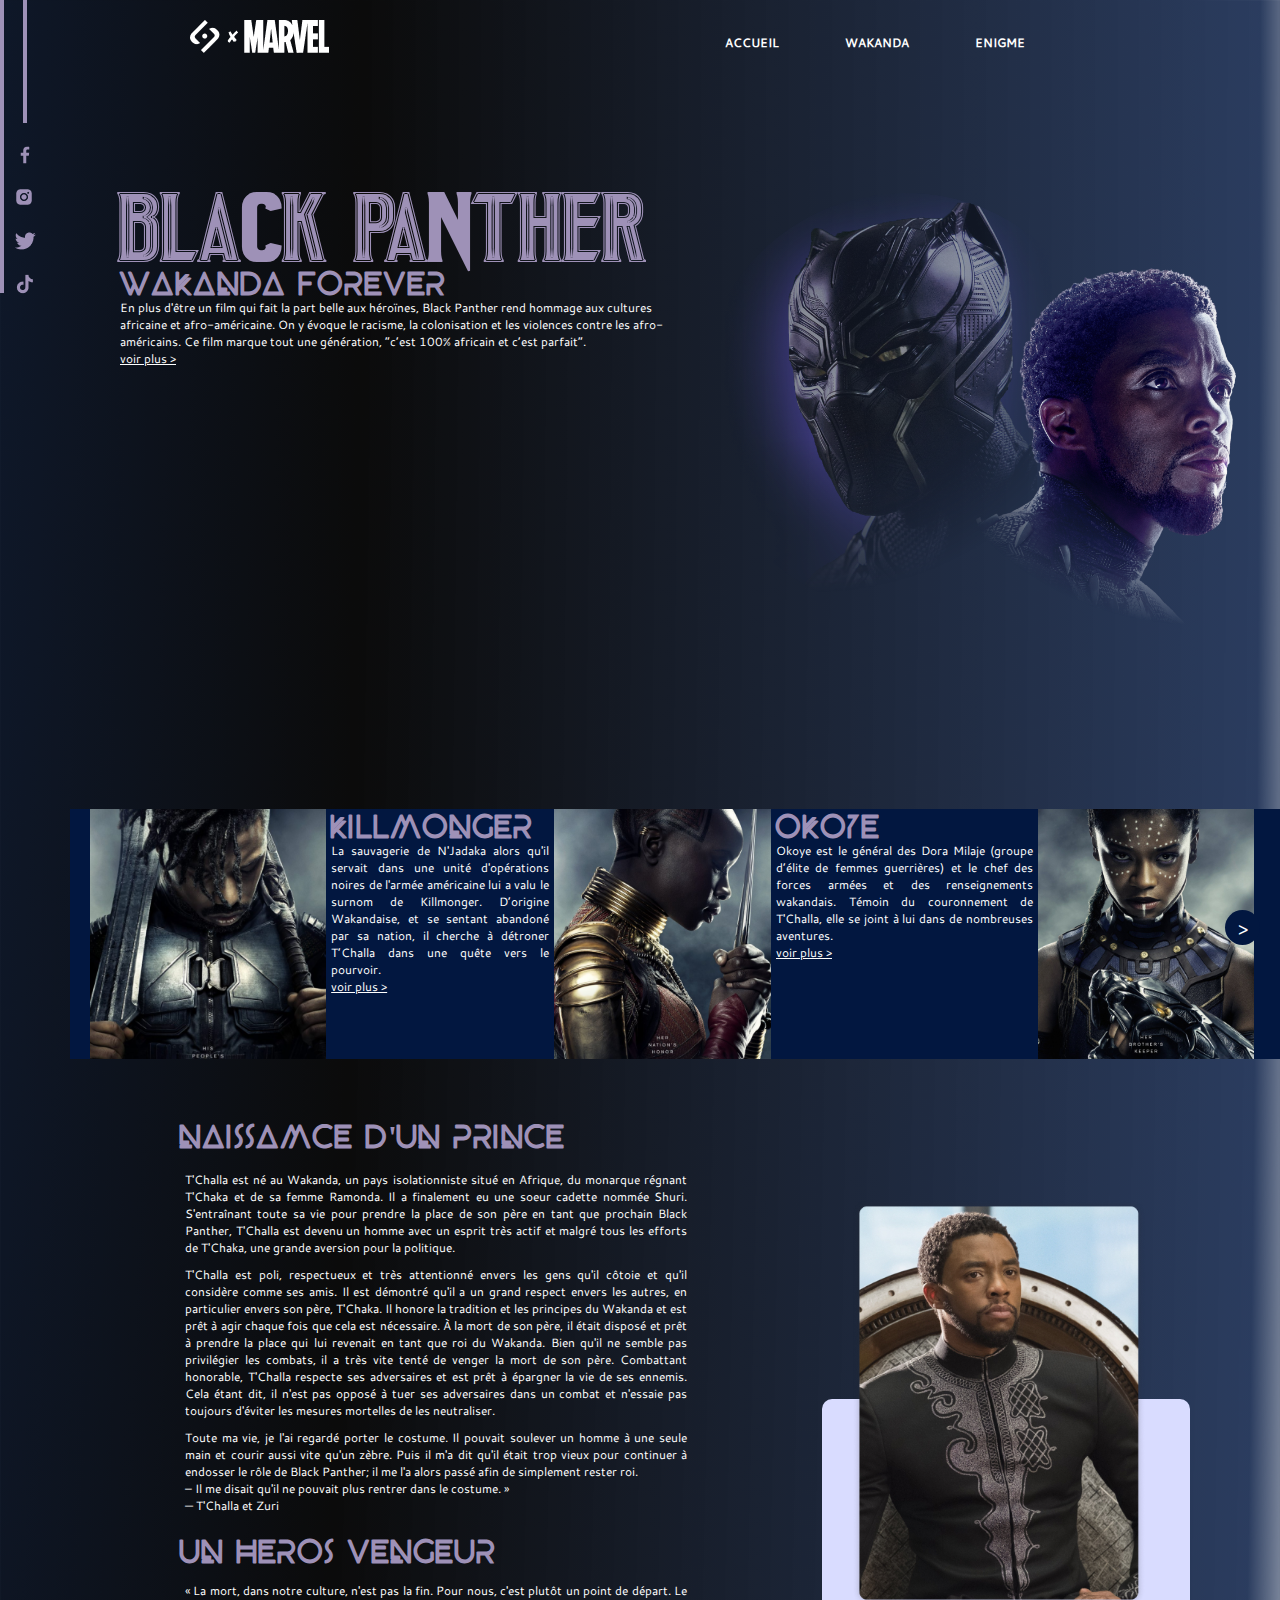
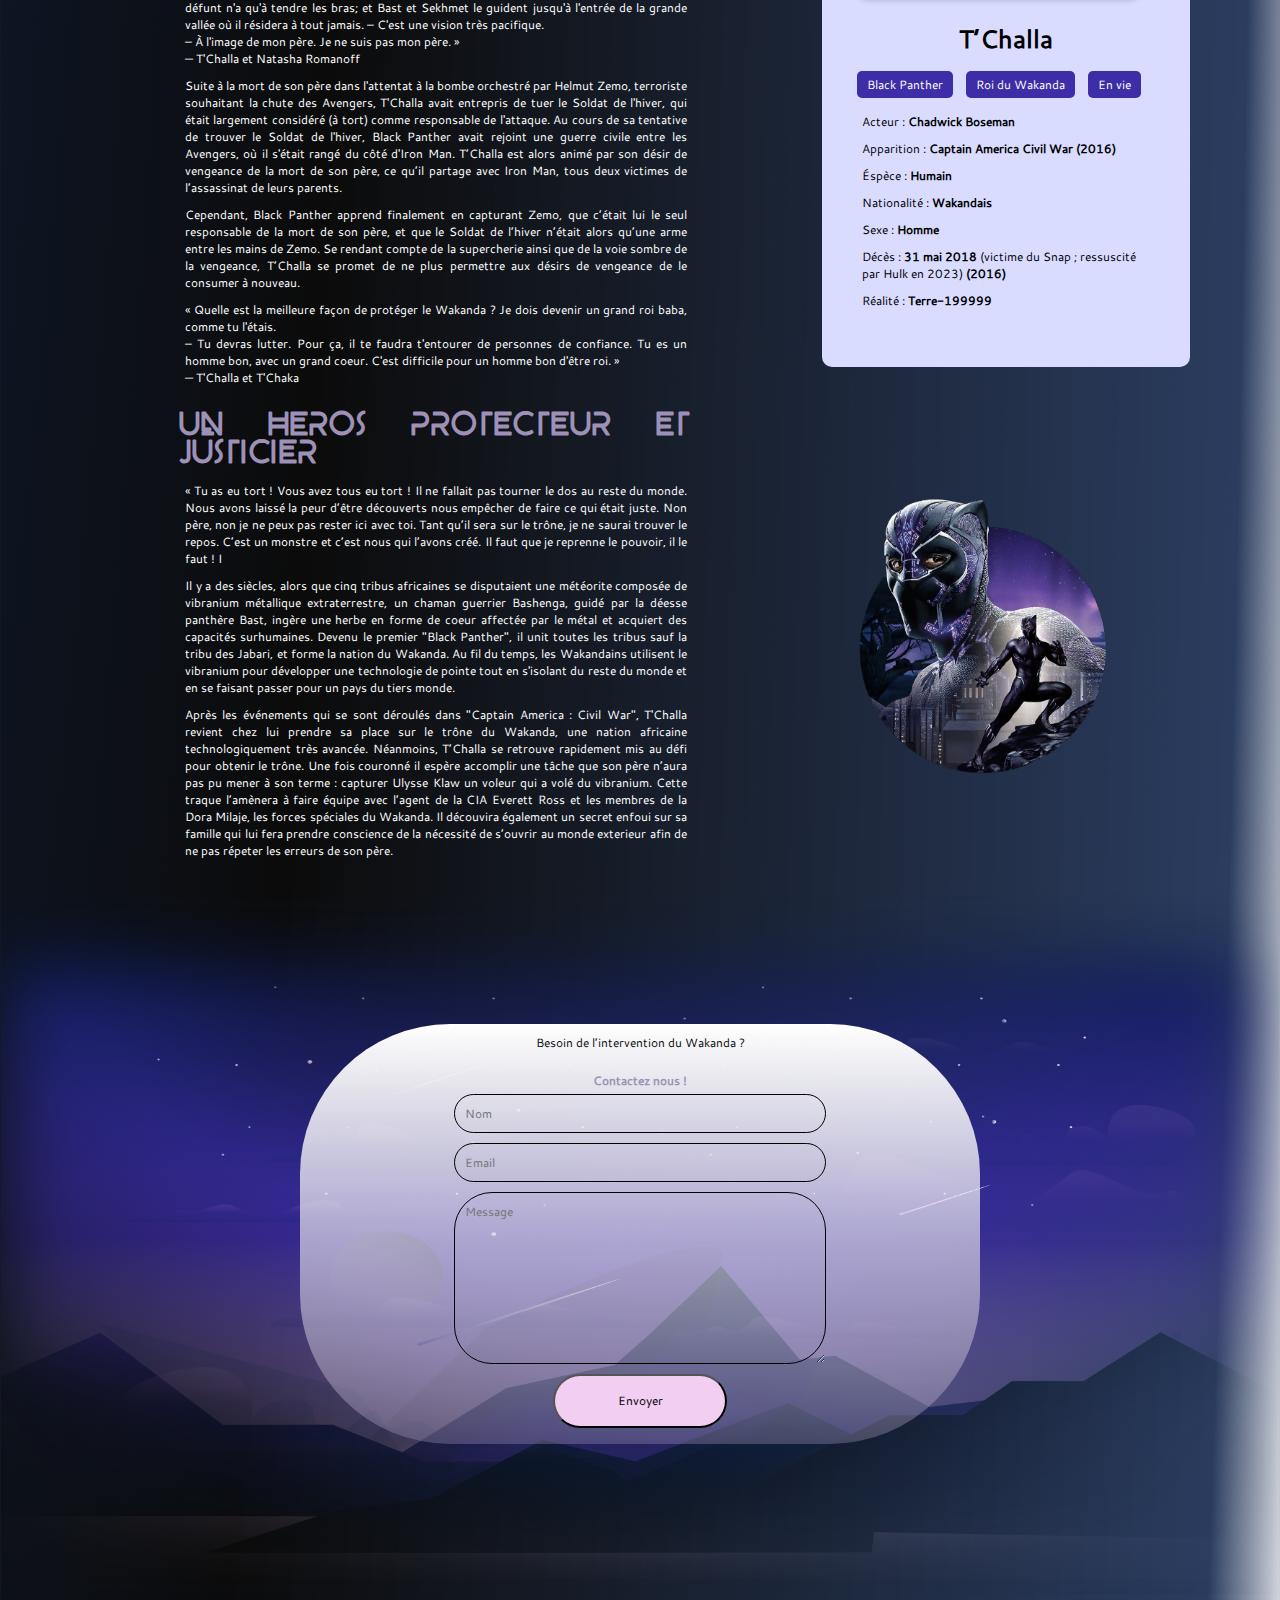
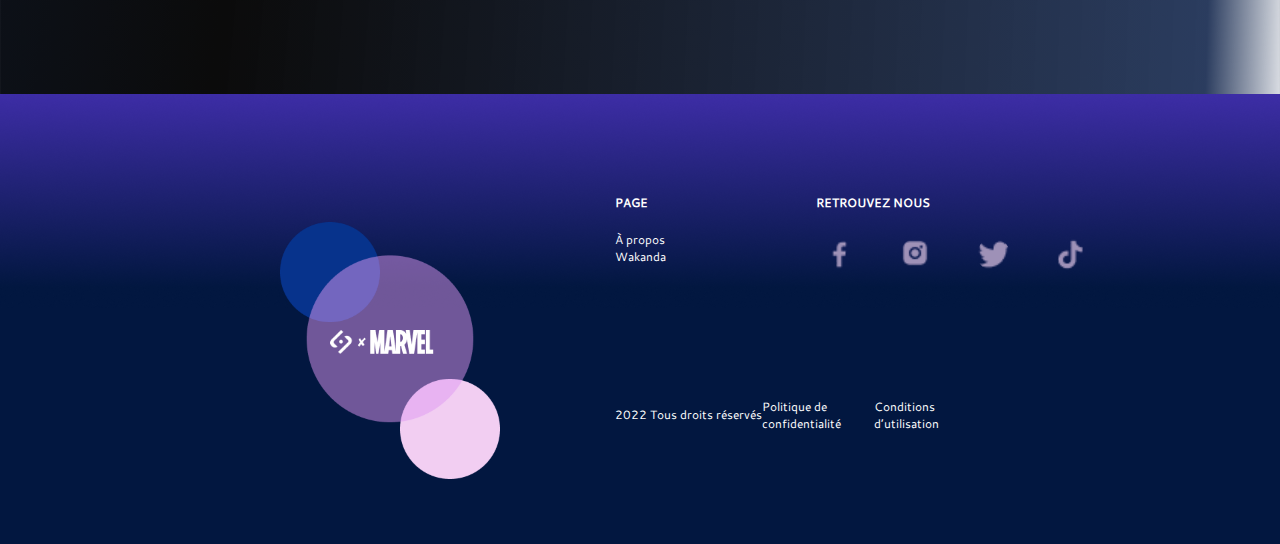
==== commit 629e4346: "Finition de la page Wakanda" ====
--- a/index.html
+++ b/index.html
@@ -57,38 +57,186 @@
         </div>
     </div>
 
-    <div class="part2 fadeInStart">
-        <div class="img1">
-            <img src="/illustrations/Accueil/Pantherhome_slider_1.png" height="105%" alt="">
-        </div>
-        <div class="text1">
-            <h2>KILLMONGER</h2>
-            <p>La sauvagerie de N'Jadaka alors qu'il servait dans une
-                unité d'opérations noires de l'armée américaine lui a
-                valu le surnom de Killmonger. D’origine Wakandaise,
-                et se sentant abandoné par sa nation, il cherche à
-                détroner T’Challa dans une quête vers le pourvoir.</p>
-            <p class="vp">voir plus ></p>
-        </div>
-        <div class="img2">
+    <section class="part2 fadeInStart">
+        
+        <div class="slide active selected">
+            <div class="img1">
+                <img src="/illustrations/Accueil/Pantherhome_slider_1.png" height="105%" alt="">
+            </div>
+            <div class="text1">
+                <h2>KILLMONGER</h2>
+                <p>La sauvagerie de N'Jadaka alors qu'il servait dans une
+                    unité d'opérations noires de l'armée américaine lui a
+                    valu le surnom de Killmonger. D’origine Wakandaise,
+                    et se sentant abandoné par sa nation, il cherche à
+                    détroner T’Challa dans une quête vers le pourvoir.</p>
+                <p class="vp">voir plus ></p>
+            </div>
+        </div>
+        
+        <div class="slide active ">
+            <div class="img1">
             
-            <img src="/illustrations/Accueil/Pantherhome_slider_2.png" height="100%" alt="">
-        </div>
-        <div class="text1">
-            <h2>OKOYE</h2>
-            <p>Okoye est le général des Dora Milaje (groupe d’élite
-                de femmes guerrières) et le chef des forces armées et
-                des renseignements wakandais. Témoin du
-                couronnement de T'Challa, elle se joint à lui dans de
-                nombreuses aventures.</p>
-            <p class="vp">voir plus ></p>
-        </div>
-        <div class="img2">
-            <img src="/illustrations/Accueil/Pantherhome_slider_3.png" height="100%"alt="">
-        </div>
-    </div>
-
-    <div class="container ">
+                <img src="/illustrations/Accueil/Pantherhome_slider_2.png" height="100%" alt="">
+            </div>
+            <div class="text1">
+                <h2>OKOYE</h2>
+                <p>Okoye est le général des Dora Milaje (groupe d’élite
+                    de femmes guerrières) et le chef des forces armées et
+                    des renseignements wakandais. Témoin du
+                    couronnement de T'Challa, elle se joint à lui dans de
+                    nombreuses aventures.</p>
+                <p class="vp">voir plus ></p>
+            </div>
+        </div>
+
+        <div class="slide active slide0">
+            <div class="img1">
+                <img src="/illustrations/Accueil/Pantherhome_slider_3.png" height="100%"alt="">
+                
+            </div>
+            <div class="text1">
+                <h2>SHURI</h2>
+                <p>Shuri est la Princesse du Wakanda, la fille de T'Chaka et
+                    de Ramonda, la soeur de T'Challa et la leader du Groupe
+                    de Design du Wakanda. Innovatrice, elle est chargée de
+                    créer une grande partie de la technologie moderne du
+                    Wakanda ainsi que les Habits de la Panthère.
+                    </p>
+                <p class="vp">Voir plus ></p>
+            </div>
+        </div>
+
+        <div class="slide">
+            <div class="img1">
+                <img src="/illustrations/Accueil/Pantherhome_slider_4.png" height="100%"alt="">
+                
+            </div>
+            <div class="text1">
+                <h2>NAKIA</h2>
+                <p>Nakia est une membre des Chiens de Guerre et
+                    l'amoureuse de T'Challa. Elle est souvent en mission à
+                    travers le monde, assistant aux grandes détresses de
+                    nombreux peuples et commence à croire avec force que
+                    le Wakanda pourrait activement les aider.
+                    </p>
+                <p class="vp">Voir plus ></p>
+            </div>
+        </div>
+
+        <div class="slide slide-none">
+            <div class="img1">
+                <img src="/illustrations/Accueil/Pantherhome_slider_5.png" height="100%"alt="">
+                
+            </div>
+            <div class="text1">
+                <h2>RAMONDA</h2>
+                <p>Ramonda est la Reine Mère du Wakanda, épouse de
+                    T'Chaka et mère de T'Challa et Shuri. Elle se tenait aux
+                    côtés de son fils quand il devint le Roi du Wakanda, mais
+                    fut forcée de partir en exil lorsque Erik Killmonger vainquit
+                    T'Challa et prit le contrôle du trône.
+                    </p>
+                <p class="vp">Voir plus ></p>
+            </div>
+        </div>
+
+        <div class="slide slide-none">
+            <div class="img1">
+                <img src="/illustrations/Accueil/Pantherhome_slider_6.png" height="100%"alt="">
+                
+            </div>
+            <div class="text1">
+                <h2>W’kabi</h2>
+                <p>W'Kabi est l'ancien chef de la sécurité pour la Tribu de la Porte
+                    du Wakanda ainsi que l'ancien meilleur ami de T'Challa. Ayant
+                    perdu la foi en son roi pour avoir échouer à capturer Ulysses
+                    Klaue, l'homme responsable de la mort de ses parents,
+                    W'Kabi apporta son soutien à Erik Killmonger et lui permit de
+                    prendre le trône du Wakanda
+                    </p>
+                <p class="vp">Voir plus ></p>
+            </div>
+        </div>
+
+        <div class="slide slide-none">
+            <div class="img1">
+                <img src="/illustrations/Accueil/Pantherhome_slider_7.png" height="100%"alt="">
+                
+            </div>
+            <div class="text1">
+                <h2>m’baku</h2>
+                <p>M'Baku est le chef de la Tribu Jabari, un groupe de
+                    Wakandais qui s'étaient écartés de la société principale
+                    du Wakanda et un fervant opposant du pouvoir de
+                    T'Challa, mais échoua à le vaincre lors de l'affrontement
+                    rituel pour le trône, avant de l'aider à défendre le
+                    Wakanda face à Erik Killmonger.
+                    </p>
+                <p class="vp">Voir plus ></p>
+            </div>
+        </div>
+
+        <div class="slide slide-none">
+            <div class="img1">
+                <img src="/illustrations/Accueil/Pantherhome_slider_8.png" height="100%"alt="">
+                
+            </div>
+            <div class="text1">
+                <h2>ZURI</h2>
+                <p>Zuri était un ancien membre des Chiens de Guerre et
+                    un shaman Wakandais, loyal conseiller de son Roi.
+                    Après avoir gardé les secrets de T'Chaka à propos de
+                    sa gestion de la mort de N'Jobu dans le passé, Zuri
+                    continua à soutenir le Roi du Wakanda alors que
+                    T'Challa reprenait le trône.
+                    </p>
+                <p class="vp">Voir plus ></p>
+            </div>
+        </div>
+
+        <div class="slide slide-none">
+            <div class="img1">
+                <img src="/illustrations/Accueil/Pantherhome_slider_9.png" height="100%"alt="">
+                
+            </div>
+            <div class="text1">
+                <h2>EVERETT KENNETH ROSS</h2>
+                <p>L'Agent Everett Ross est un agent de la CIA et un ancien
+                    Commissaire Exécutif à l'Antiterrorisme pour la Force
+                    Conjointe Anti-Terroriste. Après avoir quitté la Force Conjointe
+                    Anti-Terroriste, Ross fut chargé de traquer et neutraliser
+                    Ulysses Klaue, ce qui plaça Ross sur le chemin de Black
+                    Panther, qui cherchait à capturer de nouveau Klaue pour ses
+                    crimes passés.
+                    </p>
+                <p class="vp">Voir plus ></p>
+            </div>
+        </div>
+
+        <div class="slide slide-none">
+            <div class="img1">
+                <img src="/illustrations/Accueil/Pantherhome_slider_10.png" height="100%"alt="">
+                
+            </div>
+            <div class="text1">
+                <h2>ULYSSE KLAUE</h2>
+                <p>Ulysses Klaue est un criminel international, gangster et vendeur
+                    d'armes sur le marché noir. En 1992, il collabora avec N'Jobu afin
+                    de voler une quantité importante de vibranium au Wakanda. Bien
+                    qu'il soit parvenu à voler et à s'échapper avec un stock important, il
+                    reçut une marque sur le cou de la part des Wakandais.
+                    </p>
+                <p class="vp">Voir plus ></p>
+            </div>
+        </div>
+        <div class="next">
+            <p>></p>
+        </div>
+        
+    </section>
+
+    <section class="container ">
         <div class="row-txt">
             <div class="txt fadeInStart">
                 <h2>NAISSAMCE D'UN PRINCE</h2>
@@ -185,9 +333,9 @@
                 <img src="/illustrations/Accueil/Pantherhome6.png" width="90%" alt="">
             </div>
         </div>
-    </div>
-
-    <div class="container1 fadeInStart">
+    </section>
+
+    <section class="container1 fadeInStart">
         <div class="formulaire">
             <form >
                 <p>Besoin de l’intervention du Wakanda ?</p>
@@ -199,7 +347,7 @@
                 
             </form>
         </div>
-    </div>
+    </section>
 
     <section class="container-popup fadeInStart">
         <div class="popup-row">
@@ -214,31 +362,37 @@
         </div>
     </section>
 
+    
     <footer class="fadeInStart">
-        <div class="footer">
-            <div class="ft-img">
+        <div class="container">
+            <div class="footer-image">
+                <img class="sxb" src="/Logo/footer2.png" alt="">
                 <img src="/illustrations/footer1.png" alt="">
             </div>
-            <div class="ft-suite">
-                <div class="row1">
-                    <div class="col">
+            <div class="footer-text-container">
+                <div class="footer-text">
+                    <div>
                         <h3>PAGE</h3>
-                        <p>à propos</p>
+                        <p>À propos</p>
                         <p>Wakanda</p>
                     </div>
-                    <div class="col">
+                    <div class="social-container">
                         <h3>RETROUVEZ NOUS</h3>
-                        <div class="sociaux">
-                            <img src="/Logo/icon_facebook.png" alt="">
-                            <img src="/Logo/icon_instagram.png" alt="">
-                            <img src="/Logo/icon_twitter.png" alt="">
-                            <img src="/Logo/icon_tiktok.png" alt="">
+                        <div class="social">
+                            <img class="fb" src="/Logo/icon_facebook.png" alt="">
+                            <img class="ig" src="/Logo/icon_instagram.png" alt="">
+                            <img class="tw" src="/Logo/icon_twitter.png" alt="">
+                            <img class="tk" src="/Logo/icon_tiktok.png" alt="">
                         </div>
                     </div>
                     
                 </div>
-                <div class="row1">
-                    <p>2022 Tous droits réservés Politique de confidentialité Conditions d’utilisation</p>
+                <div class="droit">
+                    <p>2022 Tous droits réservés</p>
+                    <ul>
+                        <li><p>Politique de confidentialité</p></li>
+                        <li><p> Conditions d’utilisation</p></li>
+                    </ul>
                 </div>
             </div>
         </div>
--- a/Styles/style.css
+++ b/Styles/style.css
@@ -127,15 +127,57 @@
     flex-direction: row;
     justify-content: space-around;
 }
-
+ /*section slide*/
 .part2 {
-    height: 270px;
+    height: 250px;
     margin: 0 0 20px 70px ;
     background-color: #021740;
     display: flex;
-}
-
-.img1 {
+    overflow: hidden;
+}
+
+.next {
+    position: absolute;
+    background-color: #021740;
+    display: flex;
+    justify-content: center;
+    align-items: center;
+    width: 35px;
+    height: 35px;
+    border-radius: 50%;
+    right: 20px;
+    top: 910px;
+    cursor: pointer;
+    
+}
+
+.next:hover{
+    width: 37px;
+    height: 37px;
+}
+
+.next p {
+    text-align: center;
+    font-size: 20px;
+}
+
+.active {
+    display: flex;
+    transform: translateX(0);
+
+}
+
+.slide{
+    flex-shrink: 0;
+    width: calc(100%/2.5);
+    transition: transform 0.3s ease;
+}
+
+.slide0 .text1{
+    display: none;
+}
+
+.selected>.img1 {
     margin: -10px  0 0 20px;
 }
 
@@ -290,30 +332,83 @@
     /*filter: blur(20px);*/
 }
 
-footer {
-    margin-top: 90px;
-    height: 492px;
-    background: url("../illustrations/back_footer.png");
-}
-
-.footer {
+/*design du footer*/
+footer{
+    height: 450px;
+    background-image: url('../illustrations/back_footer.png');
+    /* background: var(--background-footer); */
+    margin-top: 100px;
+}
+footer .container{
+    display: flex;
+    padding-top: 100px;
+}
+footer .footer-text-container{
+    display: flex;
+    flex-direction: column;
+    padding-left: 115px;
+}
+footer .footer-text {
+    display: flex;
+    margin-bottom: 120px;
+    width: 600px;
+}
+footer h3{
+    margin-bottom: 20px;
+}
+footer .footer-image img{
+    width: 220px;
+    height: auto;
+}
+footer .footer-image{
+    padding-left: 110px;
+}
+footer .footer-image .sxb{
+    background: none;
+    position: relative;
+    width: 104px;
+    top: 136px;
+    left: 50px;
+}
+footer .social img:hover,.footer-image:hover{
+    scale: 1.1;
+}
+footer .droit,ul{
+    display: flex;
+    align-items: center;
+}
+footer .droit ul{
+    display: flex;
+    align-items: center;
+    justify-content: center;
+}
+footer .social{
+    display: flex;
+    align-items: center;
+}
+footer .social img{
+    padding: 7px;
+    border-radius: 100%;
+    width: 33px;
+    margin-right: 30px;
+}
+footer .social-container{
     margin-left: 150px;
-    margin-right: 150px;
-    padding: 50px;
-    display: flex;
-    justify-content: space-between;
-}
-
-.ft-img {
-    height: 50%;
-}
-
-.ft-suite {
-    display: flex;
-    flex-direction: column;
-    justify-content: space-around;
-    text-align: center;
-}
+}
+/* footer .fb{
+    background-color: var(--light-pink-color);
+}
+footer .ig{
+    background-color: var(--pink-color);
+}
+footer .tw{
+    background-color: var(--violet-color);
+}
+footer .tk{
+    background-color: var(--blue-color);
+} */
+
+
 
 .row1 {
     display: flex;
@@ -382,12 +477,37 @@
 }
 
 /*CSS du page Wakanda*/
-
 .container2{
-    height: 720px;
-    background: url("../illustrations/Wakanda/Pantherwakanda1.png");
-    background-size: 100%;
-}
+    margin: -50px 0 0 -80px;
+    padding: 0;
+    height: 858px;
+    background: url("../illustrations/Wakanda/Pantherwakanda1.png" )no-repeat;
+    background-size:cover;
+}
+
+.row-waka {
+    display: flex;
+    padding: 250px 0 0 150px;
+}
+
+.row-waka .col{
+    flex: 1;
+}
+
+.container-wakanda {
+    margin: 0 50px;
+    padding: 20px;
+    display: flex;
+    justify-content: space-around;
+}
+
+.container-wakanda .row{
+    padding:50px;
+    flex: 1;
+}
+
+
+
 
 .vid {
     height: 458 px;
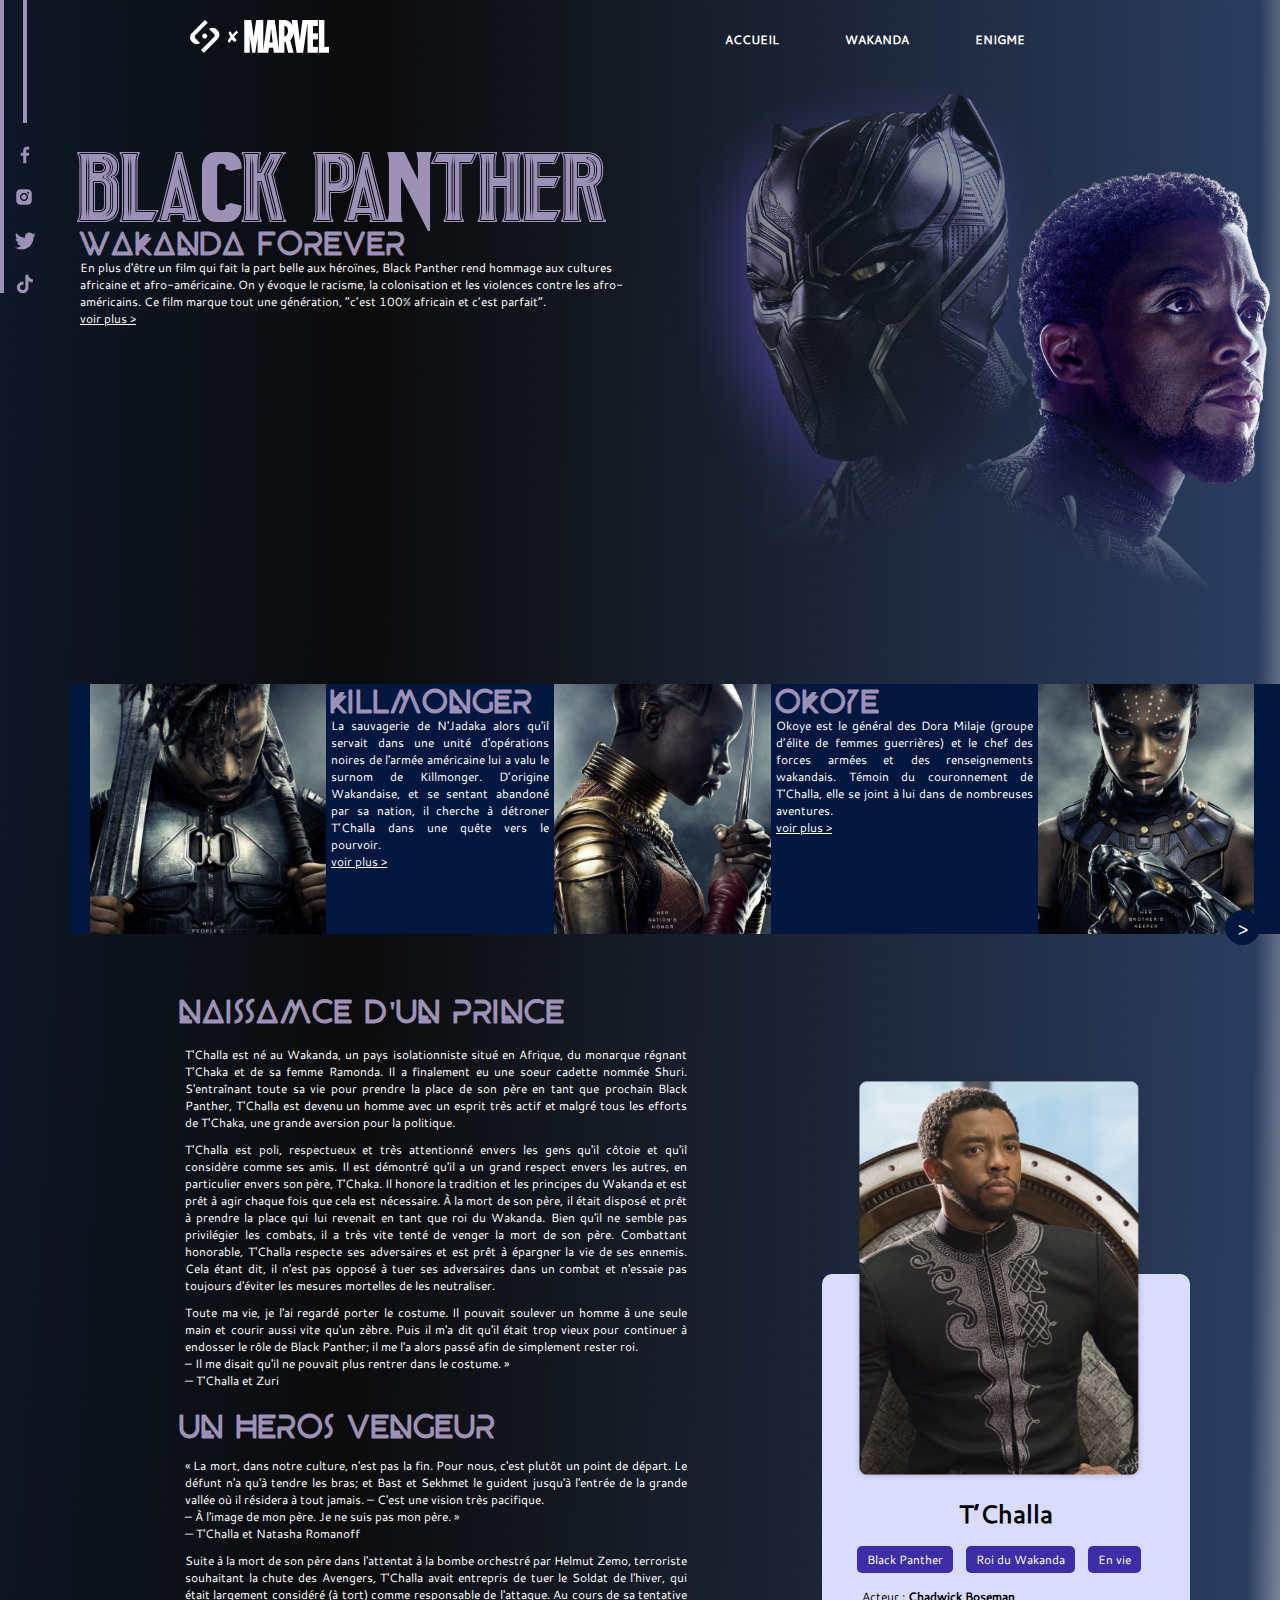
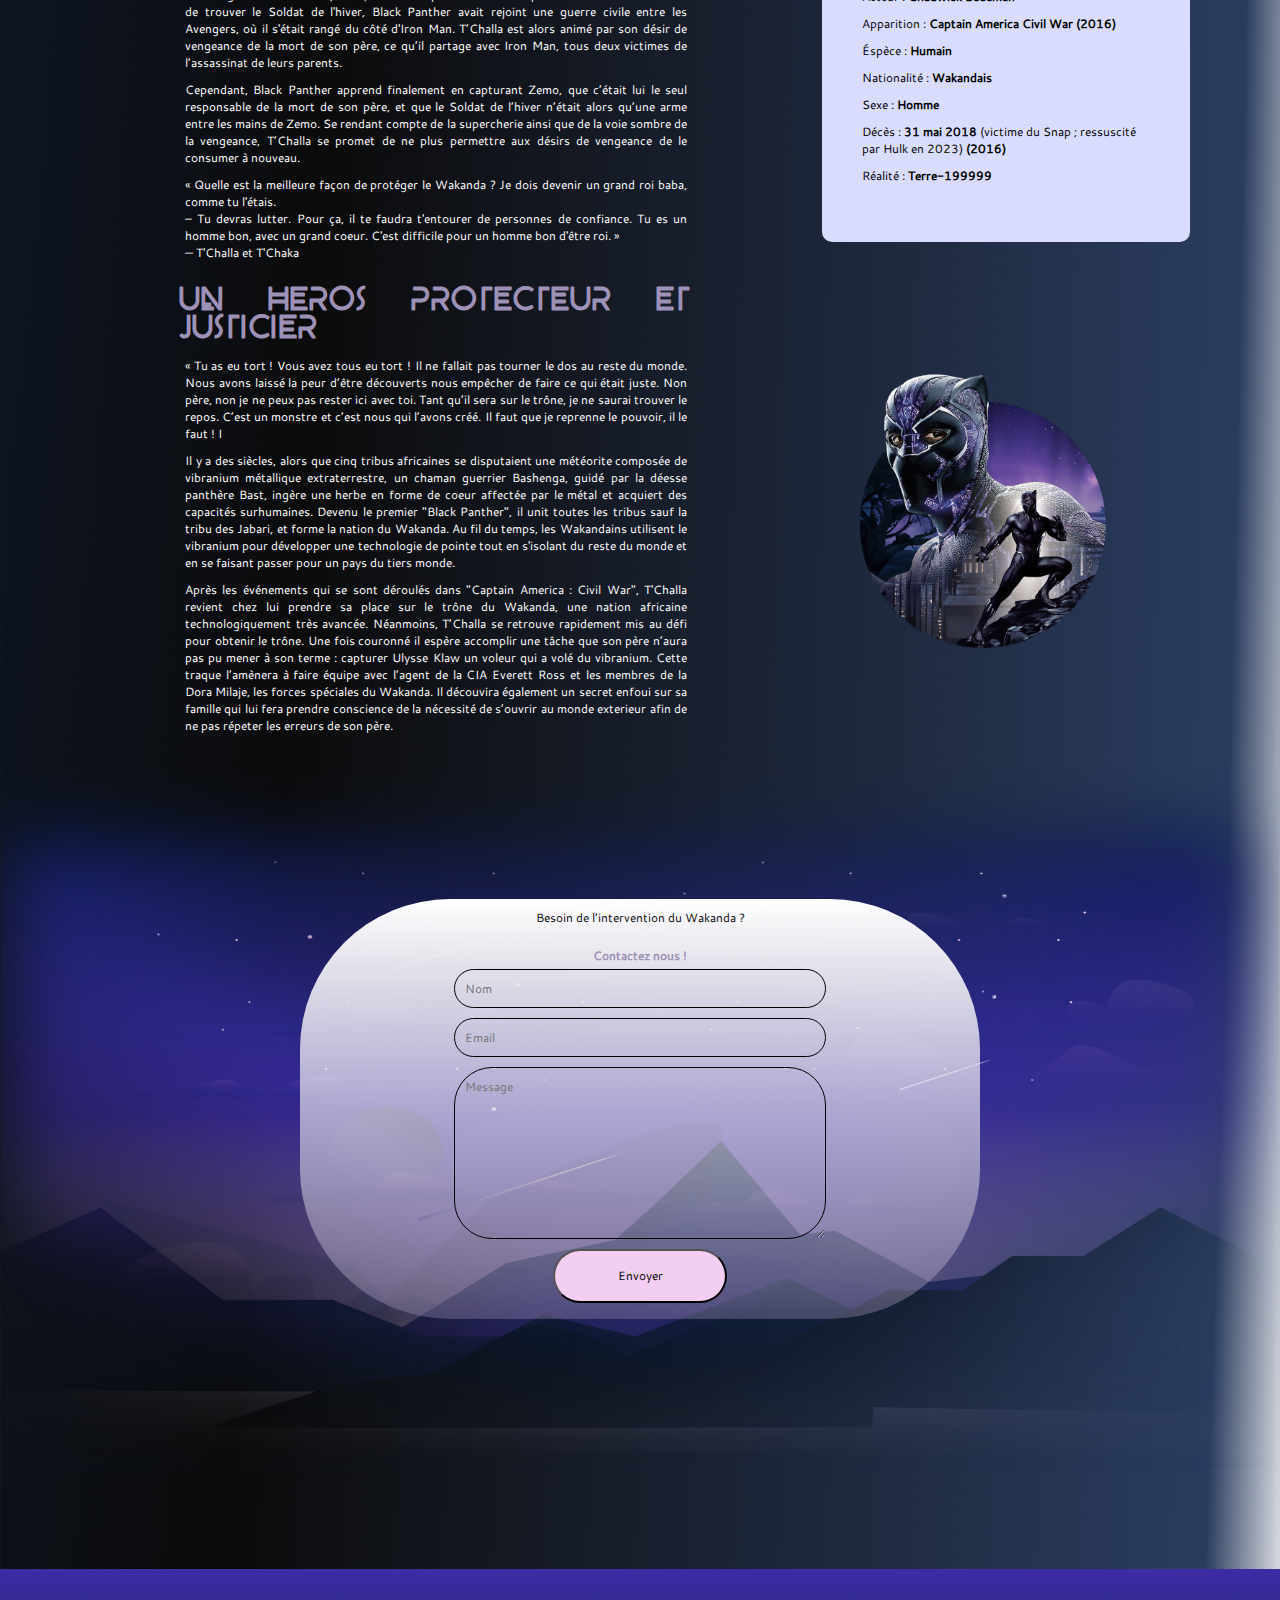
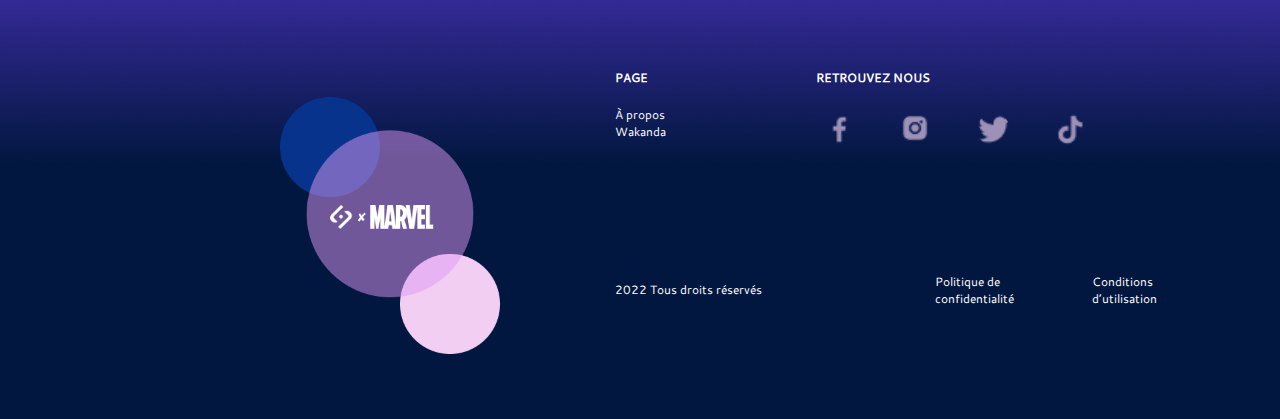
==== commit 03854215: "Mise a jours des lien absolut vers relatif" ====
--- a/index.html
+++ b/index.html
@@ -12,18 +12,18 @@
 <body>
     <!-- La page d'accueil du site -->
     <nav>
-        <img src="/Logo/footer2.png" alt="">
+        <img src="Logo/footer2.png" alt="">
         <ul>
             <li>
                 <h2> <a href="index.html">ACCUEIL</a> </h2>
 
             </li>
             <li>
-                <h2> <a href="/Pages/wakanda.html"> WAKANDA</a></h2>
+                <h2> <a href="Pages/wakanda.html"> WAKANDA</a></h2>
 
             </li>
             <li>
-                <h2> <a href="/Pages/enigme.html">ENIGME</a> </h2>
+                <h2> <a href="Pages/enigme.html">ENIGME</a> </h2>
 
             </li>
         </ul>
@@ -34,16 +34,16 @@
         <div class="vertical_min">
             <div class="barre_min"></div>
             <div class="social_media">
-                <img src="/Logo/icon_facebook.png" alt="">
-                <img src="/Logo/icon_instagram.png" alt="">
-                <img src="/Logo/icon_twitter.png" alt="">
-                <img src="/Logo/icon_tiktok.png" alt="">
+                <img src="Logo/icon_facebook.png" alt="">
+                <img src="Logo/icon_instagram.png" alt="">
+                <img src="Logo/icon_twitter.png" alt="">
+                <img src="Logo/icon_tiktok.png" alt="">
             </div>
         </div>
     </div>
     
     <div class="part1 ">
-        <div class="text fadeLeftStart">
+        <div class="text col fadeLeftStart">
             <h1>BLACK PANTHER</h1>
             <h2>WAKANDA FOREVER</h2>
             <p>En plus d'être un film qui fait la part belle aux héroïnes, Black Panther rend
@@ -52,8 +52,8 @@
                 Ce film marque tout une génération, “c’est 100% africain et c’est parfait”.</p>
             <p class="vp">voir plus > </p>
         </div>
-        <div class="img">
-            <img src="/illustrations/Accueil/Pantherhome1..png" width="150%" height="100%" alt="">
+        <div class="img col">
+            <img src="illustrations/Accueil/Pantherhome1..png" width="145%" height="100%" alt="">
         </div>
     </div>
 
@@ -61,7 +61,7 @@
         
         <div class="slide active selected">
             <div class="img1">
-                <img src="/illustrations/Accueil/Pantherhome_slider_1.png" height="105%" alt="">
+                <img src="illustrations/Accueil/Pantherhome_slider_1.png" height="105%" alt="">
             </div>
             <div class="text1">
                 <h2>KILLMONGER</h2>
@@ -77,7 +77,7 @@
         <div class="slide active ">
             <div class="img1">
             
-                <img src="/illustrations/Accueil/Pantherhome_slider_2.png" height="100%" alt="">
+                <img src="illustrations/Accueil/Pantherhome_slider_2.png" height="100%" alt="">
             </div>
             <div class="text1">
                 <h2>OKOYE</h2>
@@ -92,7 +92,7 @@
 
         <div class="slide active slide0">
             <div class="img1">
-                <img src="/illustrations/Accueil/Pantherhome_slider_3.png" height="100%"alt="">
+                <img src="illustrations/Accueil/Pantherhome_slider_3.png" height="100%"alt="">
                 
             </div>
             <div class="text1">
@@ -109,7 +109,7 @@
 
         <div class="slide">
             <div class="img1">
-                <img src="/illustrations/Accueil/Pantherhome_slider_4.png" height="100%"alt="">
+                <img src="illustrations/Accueil/Pantherhome_slider_4.png" height="100%"alt="">
                 
             </div>
             <div class="text1">
@@ -126,7 +126,7 @@
 
         <div class="slide slide-none">
             <div class="img1">
-                <img src="/illustrations/Accueil/Pantherhome_slider_5.png" height="100%"alt="">
+                <img src="illustrations/Accueil/Pantherhome_slider_5.png" height="100%"alt="">
                 
             </div>
             <div class="text1">
@@ -143,7 +143,7 @@
 
         <div class="slide slide-none">
             <div class="img1">
-                <img src="/illustrations/Accueil/Pantherhome_slider_6.png" height="100%"alt="">
+                <img src="illustrations/Accueil/Pantherhome_slider_6.png" height="100%"alt="">
                 
             </div>
             <div class="text1">
@@ -161,7 +161,7 @@
 
         <div class="slide slide-none">
             <div class="img1">
-                <img src="/illustrations/Accueil/Pantherhome_slider_7.png" height="100%"alt="">
+                <img src="illustrations/Accueil/Pantherhome_slider_7.png" height="100%"alt="">
                 
             </div>
             <div class="text1">
@@ -179,7 +179,7 @@
 
         <div class="slide slide-none">
             <div class="img1">
-                <img src="/illustrations/Accueil/Pantherhome_slider_8.png" height="100%"alt="">
+                <img src="illustrations/Accueil/Pantherhome_slider_8.png" height="100%"alt="">
                 
             </div>
             <div class="text1">
@@ -197,7 +197,7 @@
 
         <div class="slide slide-none">
             <div class="img1">
-                <img src="/illustrations/Accueil/Pantherhome_slider_9.png" height="100%"alt="">
+                <img src="illustrations/Accueil/Pantherhome_slider_9.png" height="100%"alt="">
                 
             </div>
             <div class="text1">
@@ -216,7 +216,7 @@
 
         <div class="slide slide-none">
             <div class="img1">
-                <img src="/illustrations/Accueil/Pantherhome_slider_10.png" height="100%"alt="">
+                <img src="illustrations/Accueil/Pantherhome_slider_10.png" height="100%"alt="">
                 
             </div>
             <div class="text1">
@@ -310,7 +310,7 @@
         <div class="row-card ">
             <div class="card fadeLeftStart">
                 <div class="crd-img  ">
-                    <img class="imgHoverStart" src="/illustrations/Accueil/Pantherhome5.png" width="80%" alt="">
+                    <img class="imgHoverStart" src="illustrations/Accueil/Pantherhome5.png" width="80%" alt="">
                 </div>
                 <div class="crd-container">
                     <h3><strong>T’Challa</strong></h3>
@@ -330,7 +330,7 @@
             </div>
 
             <div class="fadeLeftStart Pant6">
-                <img src="/illustrations/Accueil/Pantherhome6.png" width="90%" alt="">
+                <img src="illustrations/Accueil/Pantherhome6.png" width="90%" alt="">
             </div>
         </div>
     </section>
@@ -366,8 +366,8 @@
     <footer class="fadeInStart">
         <div class="container">
             <div class="footer-image">
-                <img class="sxb" src="/Logo/footer2.png" alt="">
-                <img src="/illustrations/footer1.png" alt="">
+                <img class="sxb" src="Logo/footer2.png" alt="">
+                <img src="illustrations/footer1.png" alt="">
             </div>
             <div class="footer-text-container">
                 <div class="footer-text">
@@ -379,10 +379,10 @@
                     <div class="social-container">
                         <h3>RETROUVEZ NOUS</h3>
                         <div class="social">
-                            <img class="fb" src="/Logo/icon_facebook.png" alt="">
-                            <img class="ig" src="/Logo/icon_instagram.png" alt="">
-                            <img class="tw" src="/Logo/icon_twitter.png" alt="">
-                            <img class="tk" src="/Logo/icon_tiktok.png" alt="">
+                            <img class="fb" src="Logo/icon_facebook.png" alt="">
+                            <img class="ig" src="Logo/icon_instagram.png" alt="">
+                            <img class="tw" src="Logo/icon_twitter.png" alt="">
+                            <img class="tk" src="Logo/icon_tiktok.png" alt="">
                         </div>
                     </div>
                     
--- a/Styles/style.css
+++ b/Styles/style.css
@@ -121,11 +121,21 @@
 }
 
 .part1 {
-    margin: 100px;
-    padding: 20px;
+    margin: 80px 80px 20px 80px;
     display: flex;
     flex-direction: row;
     justify-content: space-around;
+}
+
+.part1 .col {
+    flex: 1;
+}
+
+
+.part1>.img{
+   margin-top: -70px; 
+    
+    
 }
  /*section slide*/
 .part2 {
@@ -373,15 +383,27 @@
 footer .social img:hover,.footer-image:hover{
     scale: 1.1;
 }
-footer .droit,ul{
-    display: flex;
-    align-items: center;
-}
+footer .droit{
+    display: flex;
+    align-items: center;
+    justify-content: space-between;
+}
+
+footer .droit p{
+    flex: 1;
+}
+
 footer .droit ul{
-    display: flex;
-    align-items: center;
-    justify-content: center;
-}
+    flex: 1;
+    display: flex;
+    align-items: center;
+    justify-content: space-evenly;
+}
+
+footer .droit ul li{
+    padding: 0 20px;
+}
+
 footer .social{
     display: flex;
     align-items: center;
@@ -450,8 +472,15 @@
 .container-popup{
     display: none;
     position: fixed;
-    top:25%;
-    left: 35%;
+    overflow: hidden;
+    top:0;
+    width: 100%;
+    height: 100%;
+    background-image: linear-gradient(to bottom, rgba(61, 45, 166, 1), rgba(2, 23, 64, 1));
+    backdrop-filter: blur(5px);
+    /* display: flex; */
+    justify-content: center;
+    align-items: center;
 }
 
 .popup-row {
@@ -459,10 +488,13 @@
     flex-direction: column;
     justify-content: center;
     align-items: center;
-    height: 285px;
-    width: 364px;
-    background: linear-gradient(to bottom,#ffff,#3D2DA6);
+    height: 385px;
+    width: 464px;
+    background: linear-gradient(to bottom,#9E91B7,#3d2da600);
+    box-shadow: 0 3.45px 0 #000000;
     border-radius: 33px;
+    border-image: linear-gradient(to bottom, rgba(255, 255, 255, 1) 100%, rgba(255, 255, 255, 0) 0%);
+    border-image-slice: 1;
     
 }
 
@@ -514,4 +546,11 @@
     background-color: #fff;
 }
 
-/*CSS du page Enigme*/+/*CSS du page Enigme*/
+.okoye_section{
+    display: flex;
+}
+
+.okoye_section .col{
+    flex: 1;
+}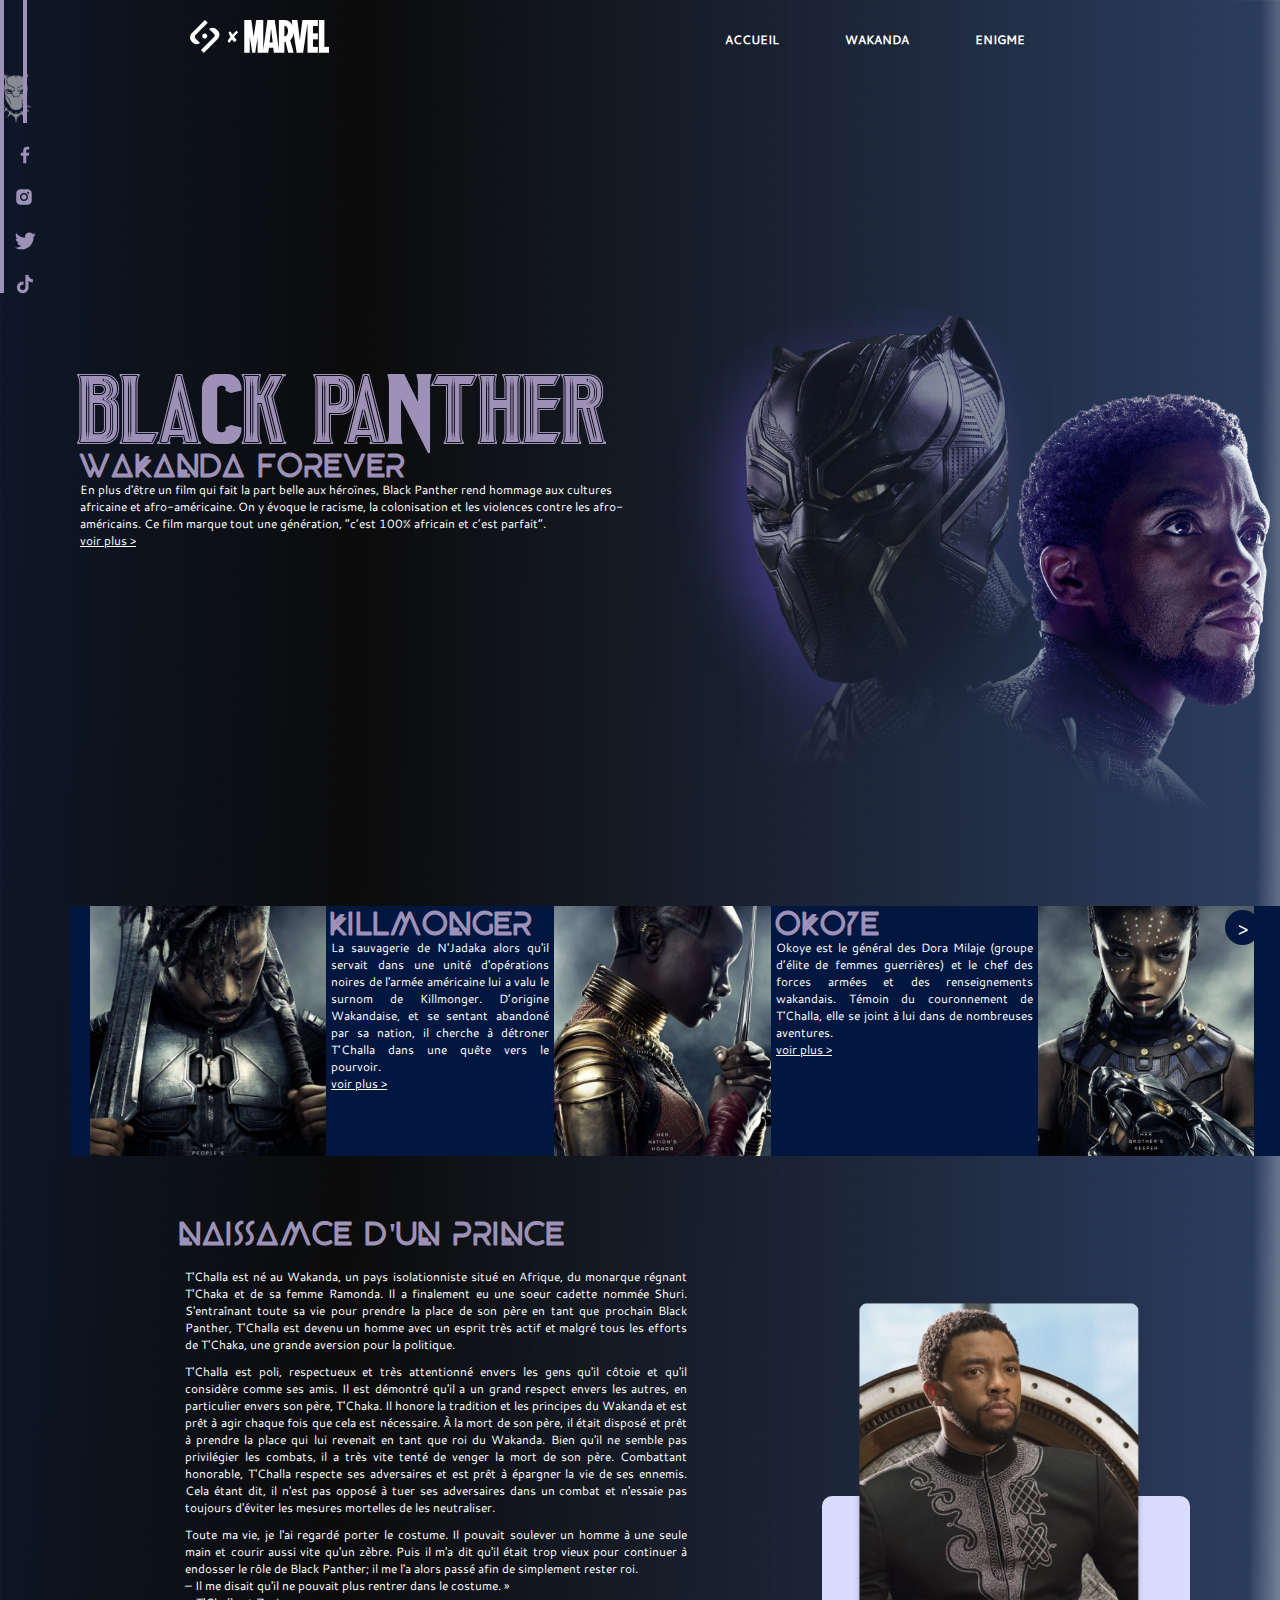
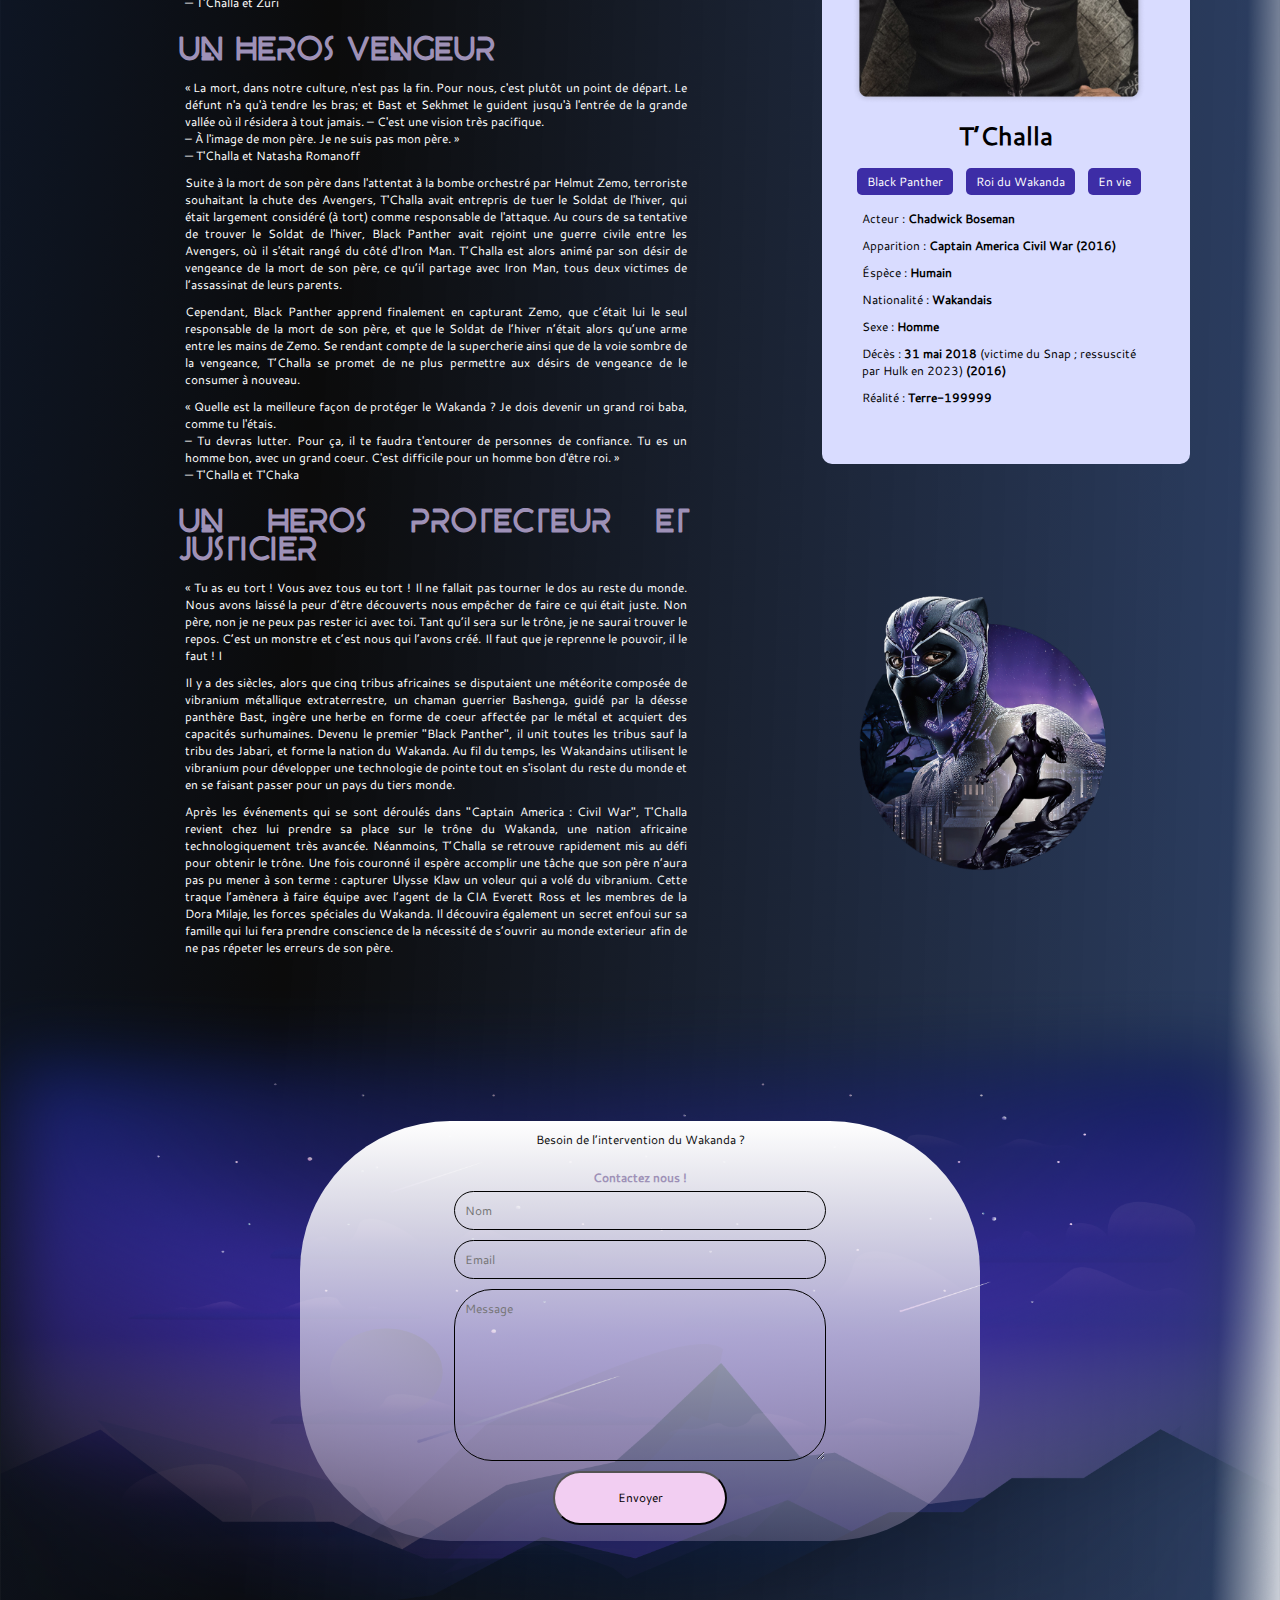
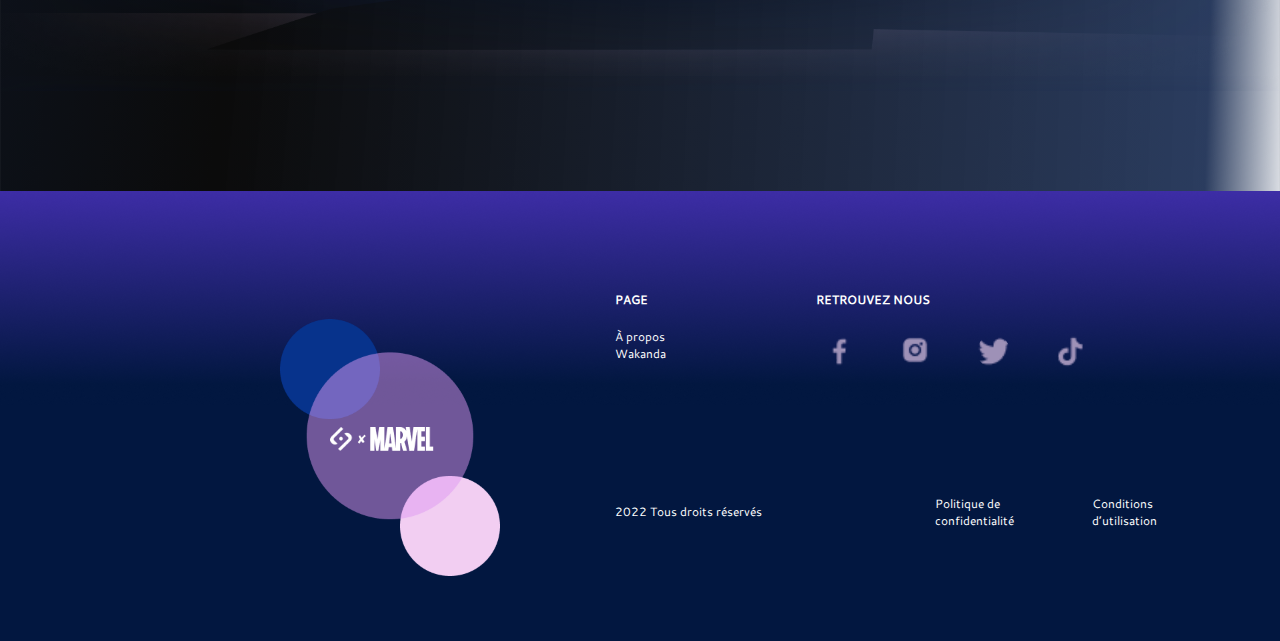
==== commit 5c94238c: "ajout de l'animation canvas" ====
--- a/index.html
+++ b/index.html
@@ -6,7 +6,8 @@
     <meta name="viewport" content="width=device-width, initial-scale=1.0">
     <title>Acueil</title>
     <link rel="stylesheet" href="Styles/style.css">
-    <script defer src="/Scripts/script.js"></script>
+    <script defer src="Scripts/script.js"></script>
+    <script defer src="Scripts/accueil.js"></script>
     
 </head>
 <body>
@@ -29,6 +30,9 @@
         </ul>
     </nav>
 
+    <div class="cursor">
+        <img src="Logo/logo_souris_BP1_blanc.png" alt="">
+    </div>
     <div class="barre">
         <div class="vertical_full"></div>
         <div class="vertical_min">
--- a/Styles/style.css
+++ b/Styles/style.css
@@ -542,8 +542,7 @@
 
 
 .vid {
-    height: 458 px;
-    background-color: #fff;
+    margin: 20px 0;
 }
 
 /*CSS du page Enigme*/
@@ -553,4 +552,20 @@
 
 .okoye_section .col{
     flex: 1;
+}
+
+.cursor{
+    position:fixed;
+    z-index: 1;
+}
+
+.cursor img{
+    width: 32px;
+    opacity: 0.5;
+    z-index: index;
+}
+
+*:hover{
+    position: relative;
+    z-index: 2;
 }